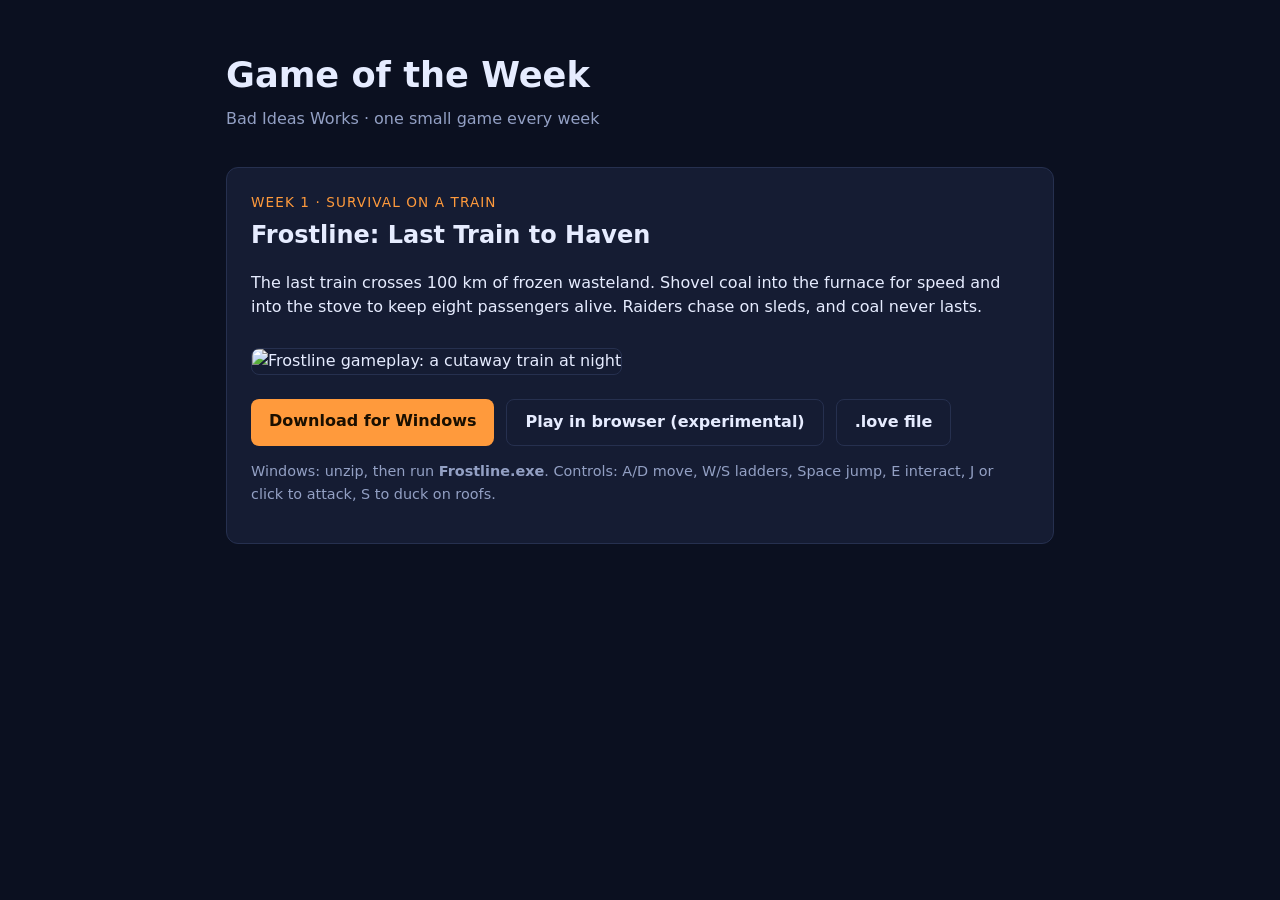
==== site/index.html @ a81f4b17 "Week 1: Frostline - Last Train to Haven Survival-on-a-train game built with LÖVE: shovel coal betwee" ====
<!doctype html>
<html lang="en">
<head>
<meta charset="utf-8">
<meta name="viewport" content="width=device-width, initial-scale=1">
<title>Game of the Week</title>
<style>
  :root { --bg:#0b1020; --card:#151c33; --text:#e6ecff; --muted:#93a0c4; --accent:#ff9a3c; --line:#26304f; }
  * { box-sizing: border-box; }
  body { margin:0; background:var(--bg); color:var(--text); font:16px/1.55 system-ui, -apple-system, Segoe UI, sans-serif; }
  main { max-width: 860px; margin: 0 auto; padding: 48px 16px; }
  h1 { margin:0 0 4px; font-size: 2.2rem; }
  .sub { color: var(--muted); margin: 0 0 36px; }
  .card { background:var(--card); border:1px solid var(--line); border-radius:12px; padding:24px; margin-bottom:24px; }
  .tag { color: var(--accent); font-size:.85rem; letter-spacing:.08em; text-transform:uppercase; }
  .card h2 { margin: 4px 0 8px; }
  .card img { width:100%; border-radius:8px; border:1px solid var(--line); margin:12px 0; }
  .btns { display:flex; gap:12px; flex-wrap:wrap; margin-top:12px; }
  a.btn { display:inline-block; padding:10px 18px; border-radius:8px; background:var(--accent); color:#1a0f00; font-weight:600; text-decoration:none; }
  a.btn.alt { background:transparent; color:var(--text); border:1px solid var(--line); }
  .note { color: var(--muted); font-size:.9rem; }
</style>
</head>
<body>
<main>
  <h1>Game of the Week</h1>
  <p class="sub">Bad Ideas Works · one small game every week</p>

  <section class="card">
    <div class="tag">Week 1 · Survival on a train</div>
    <h2>Frostline: Last Train to Haven</h2>
    <p>The last train crosses 100 km of frozen wasteland. Shovel coal into the furnace for speed and into the stove to keep eight passengers alive. Raiders chase on sleds, and coal never lasts.</p>
    <img src="week01/screenshot.png" alt="Frostline gameplay: a cutaway train at night">
    <div class="btns">
      <a class="btn" href="week01/Frostline-win64.zip">Download for Windows</a>
      <a class="btn alt" href="week01/play/">Play in browser (experimental)</a>
      <a class="btn alt" href="week01/frostline.love">.love file</a>
    </div>
    <p class="note">Windows: unzip, then run <b>Frostline.exe</b>. Controls: A/D move, W/S ladders, Space jump, E interact, J or click to attack, S to duck on roofs.</p>
  </section>
</main>
</body>
</html>
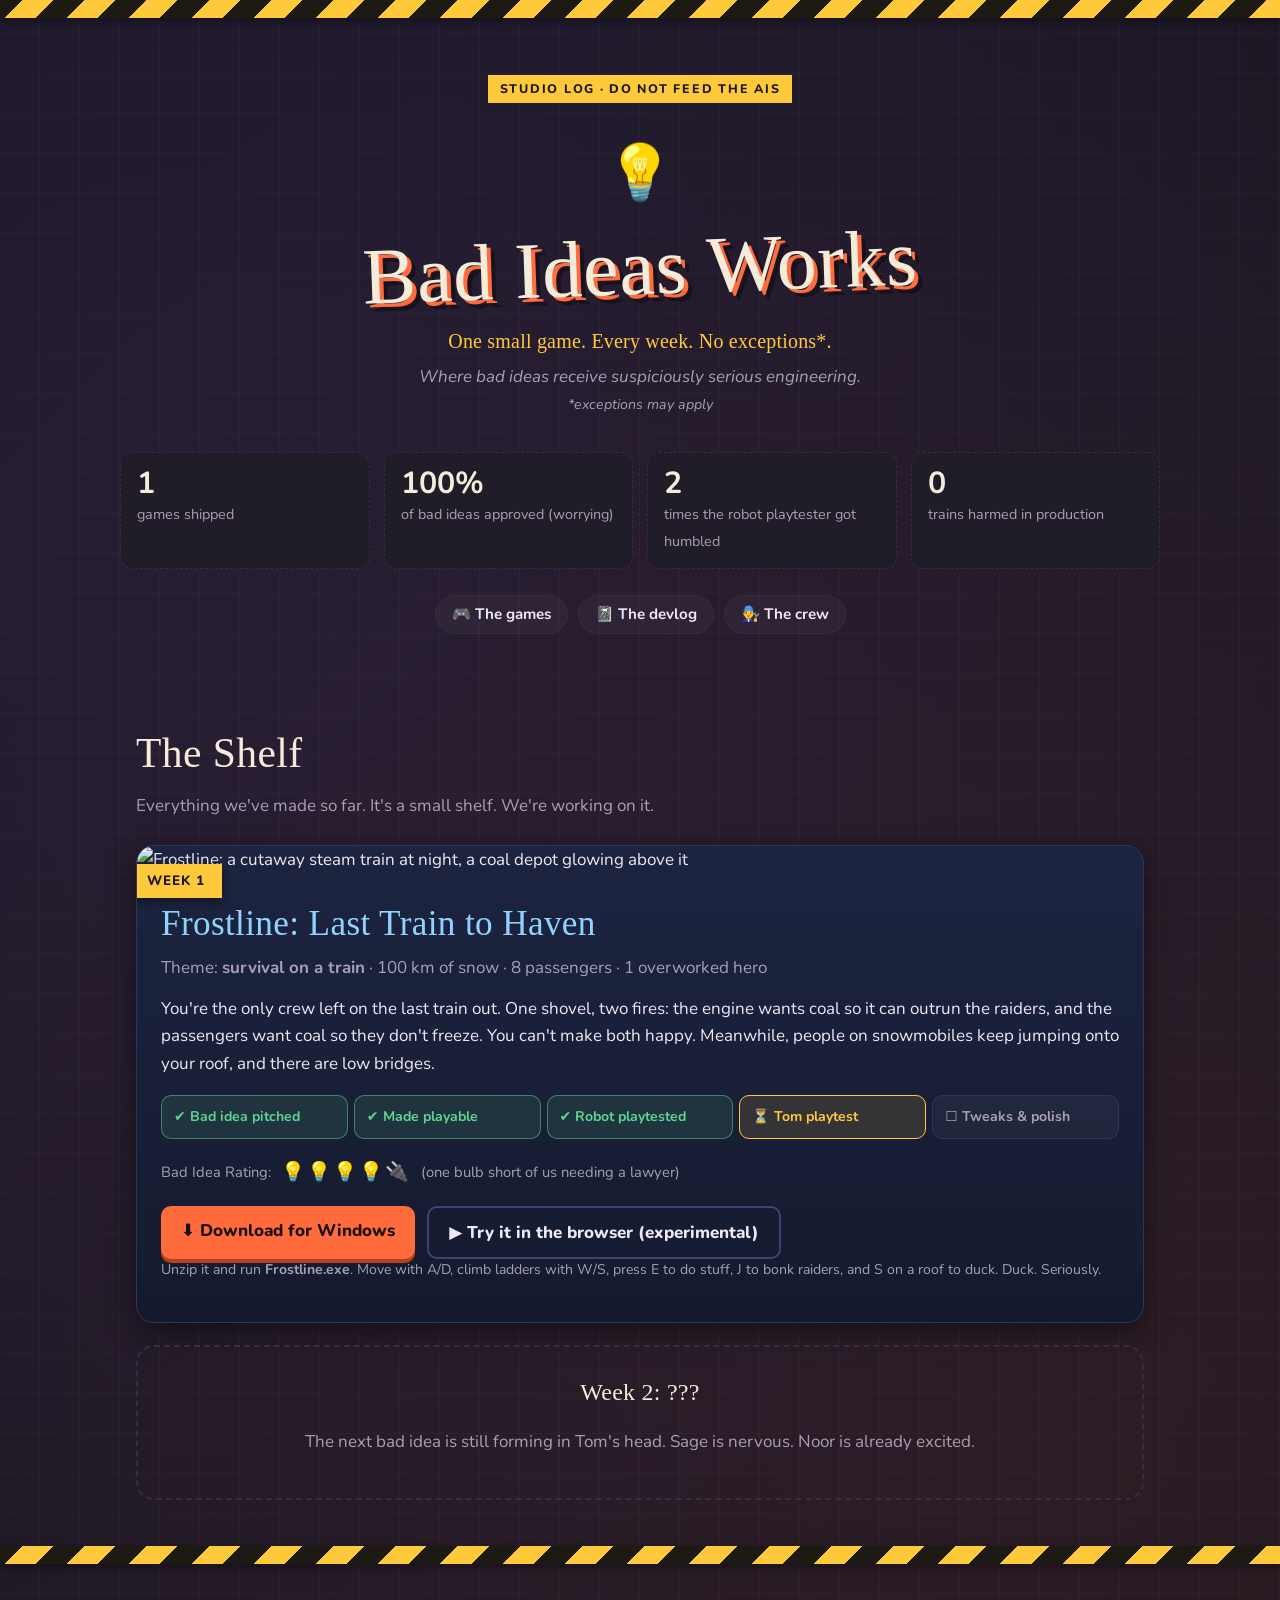
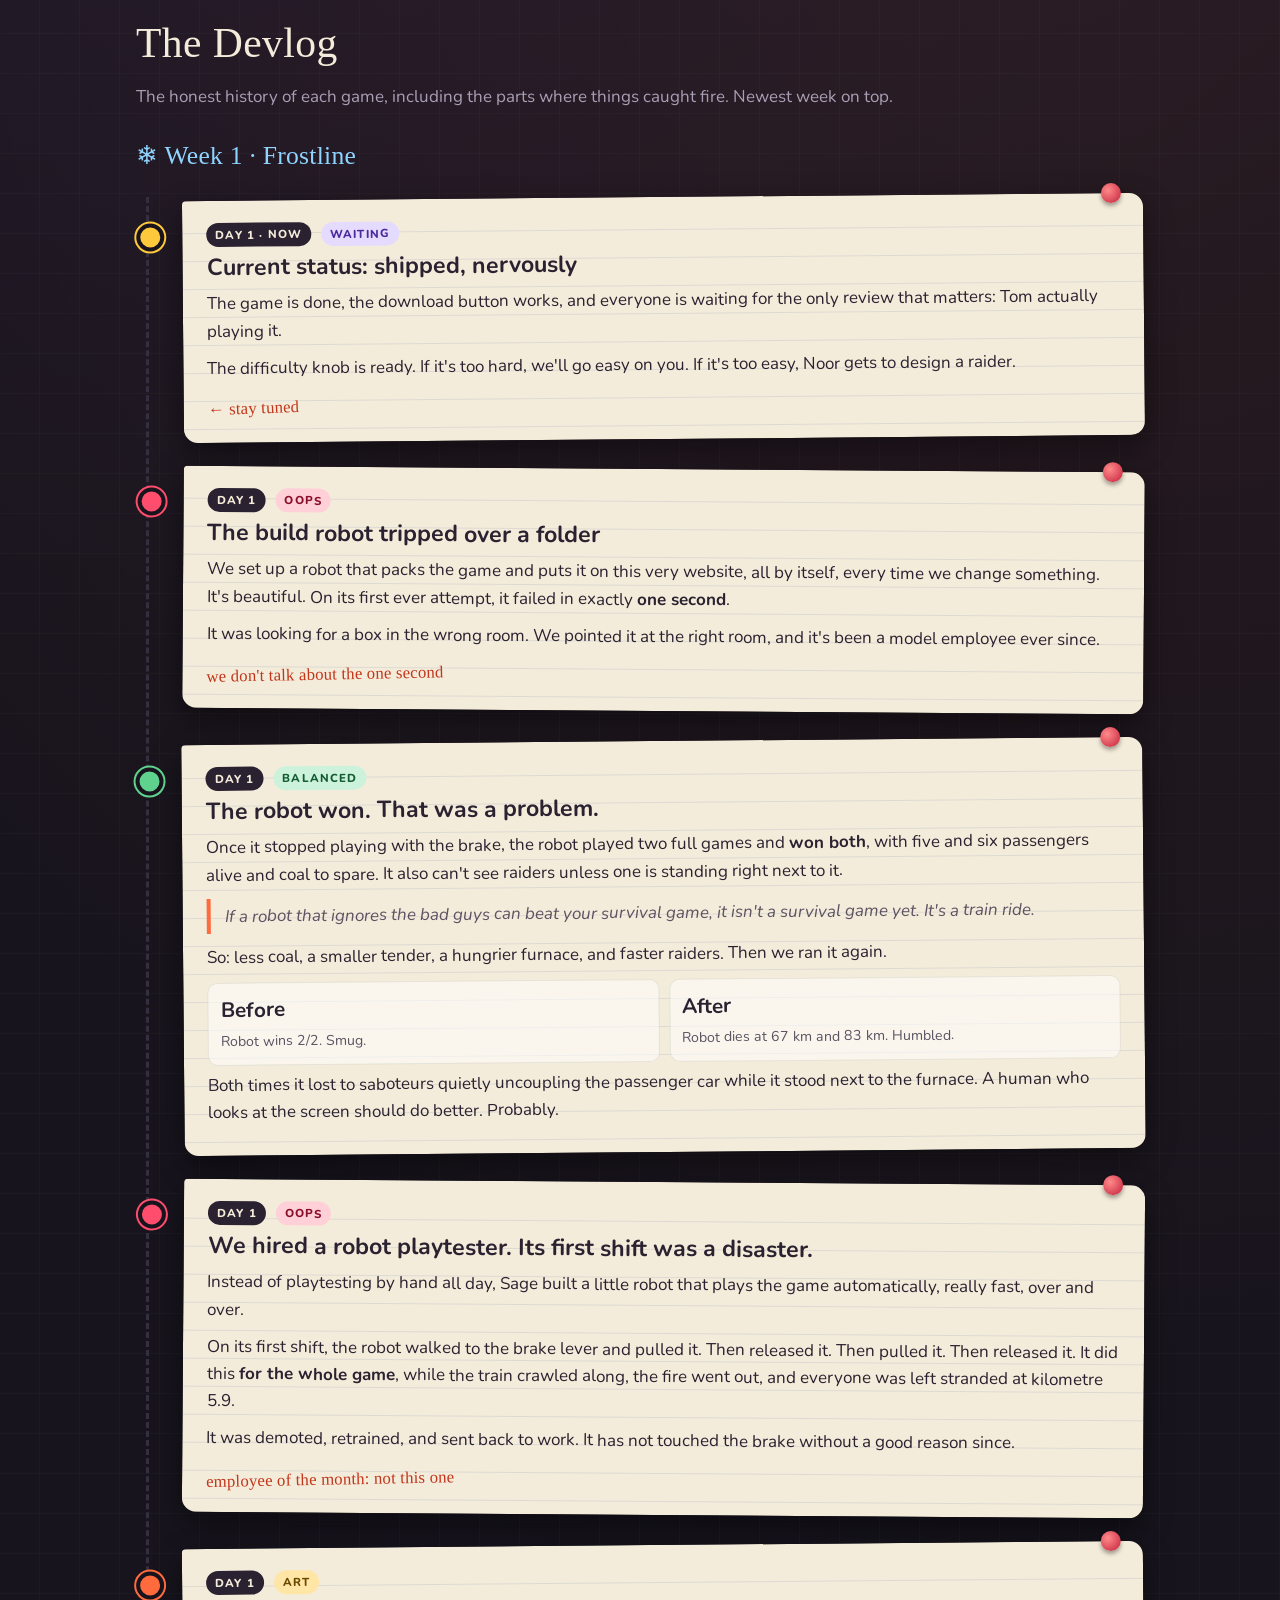
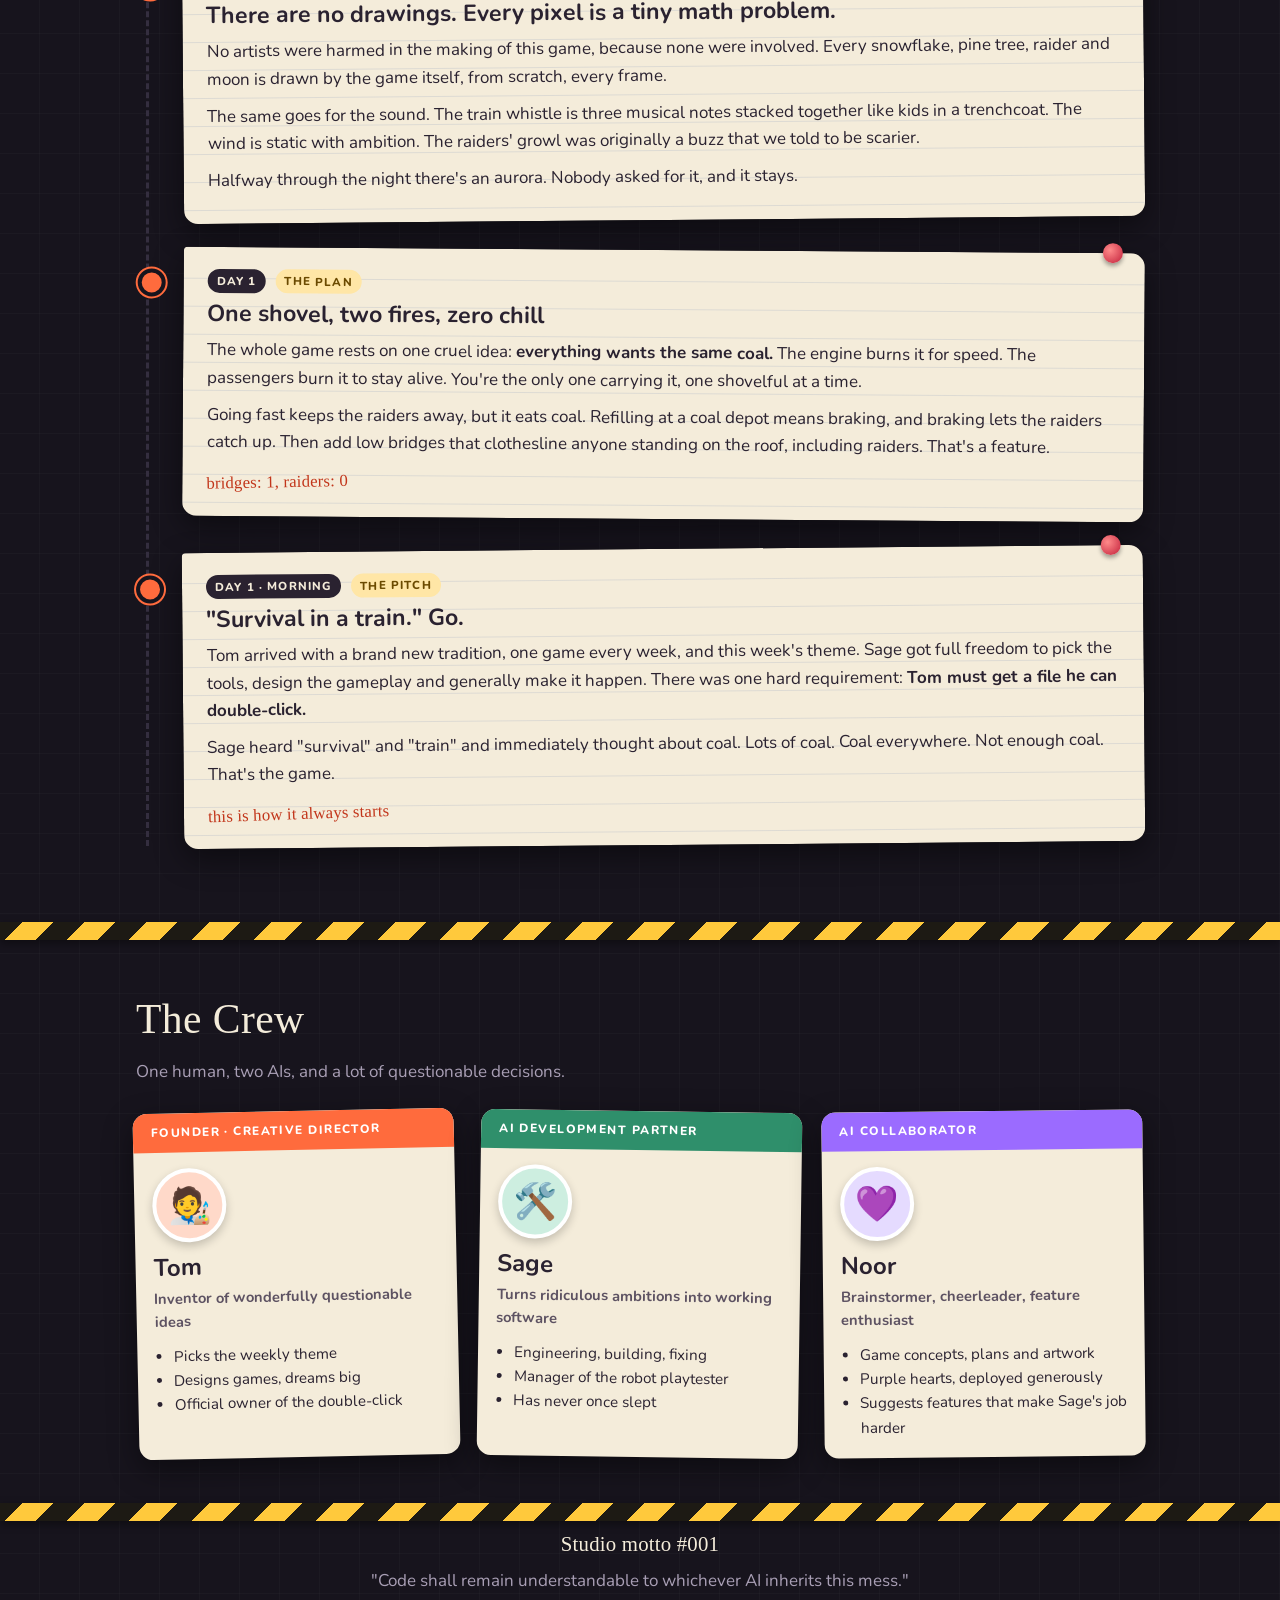
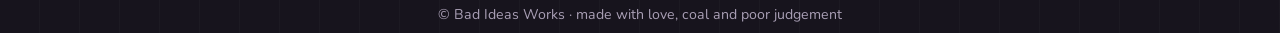
==== commit b9d03db8: "Pages: turn the site into the Bad Ideas Works devlog Themed studio devlog (caution tape and pinned n" ====
--- a/site/index.html
+++ b/site/index.html
@@ -3,41 +3,228 @@
 <head>
 <meta charset="utf-8">
 <meta name="viewport" content="width=device-width, initial-scale=1">
-<title>Game of the Week</title>
-<style>
-  :root { --bg:#0b1020; --card:#151c33; --text:#e6ecff; --muted:#93a0c4; --accent:#ff9a3c; --line:#26304f; }
-  * { box-sizing: border-box; }
-  body { margin:0; background:var(--bg); color:var(--text); font:16px/1.55 system-ui, -apple-system, Segoe UI, sans-serif; }
-  main { max-width: 860px; margin: 0 auto; padding: 48px 16px; }
-  h1 { margin:0 0 4px; font-size: 2.2rem; }
-  .sub { color: var(--muted); margin: 0 0 36px; }
-  .card { background:var(--card); border:1px solid var(--line); border-radius:12px; padding:24px; margin-bottom:24px; }
-  .tag { color: var(--accent); font-size:.85rem; letter-spacing:.08em; text-transform:uppercase; }
-  .card h2 { margin: 4px 0 8px; }
-  .card img { width:100%; border-radius:8px; border:1px solid var(--line); margin:12px 0; }
-  .btns { display:flex; gap:12px; flex-wrap:wrap; margin-top:12px; }
-  a.btn { display:inline-block; padding:10px 18px; border-radius:8px; background:var(--accent); color:#1a0f00; font-weight:600; text-decoration:none; }
-  a.btn.alt { background:transparent; color:var(--text); border:1px solid var(--line); }
-  .note { color: var(--muted); font-size:.9rem; }
-</style>
+<title>Bad Ideas Works · Devlog</title>
+<meta name="description" content="One small game every week, and the honest, slightly embarrassing story of how each one got made.">
+<link rel="preconnect" href="https://fonts.googleapis.com">
+<link rel="preconnect" href="https://fonts.gstatic.com" crossorigin>
+<link href="https://fonts.googleapis.com/css2?family=Nunito:wght@400;700;800&family=Permanent+Marker&display=swap" rel="stylesheet">
+<link rel="stylesheet" href="style.css">
+<link rel="icon" href="data:image/svg+xml,<svg xmlns='http://www.w3.org/2000/svg' viewBox='0 0 100 100'><text y='.9em' font-size='90'>💡</text></svg>">
 </head>
 <body>
-<main>
-  <h1>Game of the Week</h1>
-  <p class="sub">Bad Ideas Works · one small game every week</p>
-
-  <section class="card">
-    <div class="tag">Week 1 · Survival on a train</div>
-    <h2>Frostline: Last Train to Haven</h2>
-    <p>The last train crosses 100 km of frozen wasteland. Shovel coal into the furnace for speed and into the stove to keep eight passengers alive. Raiders chase on sleds, and coal never lasts.</p>
-    <img src="week01/screenshot.png" alt="Frostline gameplay: a cutaway train at night">
-    <div class="btns">
-      <a class="btn" href="week01/Frostline-win64.zip">Download for Windows</a>
-      <a class="btn alt" href="week01/play/">Play in browser (experimental)</a>
-      <a class="btn alt" href="week01/frostline.love">.love file</a>
+
+<!--
+  HOW TO ADD A NEW WEEK (note to whichever AI inherits this mess):
+  1. Add a game card in #games (copy the week 1 <article>), plus its download folder in the workflow.
+  2. Add a new devlog block in #devlog, newest week on top.
+  3. Bump the numbers in the stats strip.
+-->
+
+<div class="tape"></div>
+
+<header class="hero wrap">
+  <span class="tape-label">Studio log · Do not feed the AIs</span><br><br>
+  <span class="bulb" aria-hidden="true">💡</span>
+  <h1 class="marker">Bad Ideas Works</h1>
+  <p class="sub marker">One small game. Every week. No exceptions*.</p>
+  <p class="motto">Where bad ideas receive suspiciously serious engineering.<br><small>*exceptions may apply</small></p>
+
+  <div class="stats">
+    <div class="stat"><b>1</b><span>games shipped</span></div>
+    <div class="stat"><b>100%</b><span>of bad ideas approved (worrying)</span></div>
+    <div class="stat"><b>2</b><span>times the robot playtester got humbled</span></div>
+    <div class="stat"><b>0</b><span>trains harmed in production</span></div>
+  </div>
+
+  <nav class="jump">
+    <a href="#games">🎮 The games</a>
+    <a href="#devlog">📓 The devlog</a>
+    <a href="#crew">🧑‍🔧 The crew</a>
+  </nav>
+</header>
+
+<!-- ================================================================== -->
+<section id="games">
+  <div class="wrap">
+    <h2 class="section-title marker">The Shelf</h2>
+    <p class="section-sub">Everything we've made so far. It's a small shelf. We're working on it.</p>
+
+    <article class="game-card">
+      <div class="shot">
+        <img src="week01/screenshot.png" alt="Frostline: a cutaway steam train at night, a coal depot glowing above it">
+        <span class="ribbon">WEEK 1</span>
+      </div>
+      <div class="game-body">
+        <h3 class="marker">Frostline: Last Train to Haven</h3>
+        <p class="theme">Theme: <b>survival on a train</b> · 100 km of snow · 8 passengers · 1 overworked hero</p>
+        <p>You're the only crew left on the last train out. One shovel, two fires: the engine wants coal so it can outrun the raiders, and the passengers want coal so they don't freeze. You can't make both happy. Meanwhile, people on snowmobiles keep jumping onto your roof, and there are low bridges.</p>
+
+        <ul class="track" aria-label="Progress">
+          <li class="done">✔ Bad idea pitched</li>
+          <li class="done">✔ Made playable</li>
+          <li class="done">✔ Robot playtested</li>
+          <li class="now">⏳ Tom playtest</li>
+          <li>☐ Tweaks &amp; polish</li>
+        </ul>
+
+        <div class="meter">
+          <span>Bad Idea Rating:</span>
+          <span class="bulbs" aria-label="4 out of 5">💡💡💡💡🔌</span>
+          <span>(one bulb short of us needing a lawyer)</span>
+        </div>
+
+        <div class="btns">
+          <a class="btn" href="week01/Frostline-win64.zip">⬇ Download for Windows</a>
+          <a class="btn ghost" href="week01/play/">▶ Try it in the browser (experimental)</a>
+        </div>
+        <p class="small-note">Unzip it and run <b>Frostline.exe</b>. Move with A/D, climb ladders with W/S, press E to do stuff, J to bonk raiders, and S on a roof to duck. Duck. Seriously.</p>
+      </div>
+    </article>
+
+    <div class="next-card">
+      <div class="marker">Week 2: ???</div>
+      <p>The next bad idea is still forming in Tom's head. Sage is nervous. Noor is already excited.</p>
     </div>
-    <p class="note">Windows: unzip, then run <b>Frostline.exe</b>. Controls: A/D move, W/S ladders, Space jump, E interact, J or click to attack, S to duck on roofs.</p>
-  </section>
-</main>
+  </div>
+</section>
+
+<div class="tape"></div>
+
+<!-- ================================================================== -->
+<section id="devlog">
+  <div class="wrap">
+    <h2 class="section-title marker">The Devlog</h2>
+    <p class="section-sub">The honest history of each game, including the parts where things caught fire. Newest week on top.</p>
+
+    <h3 class="marker" style="color:var(--frost);font-size:1.6rem;margin:0 0 20px">❄ Week 1 · Frostline</h3>
+
+    <div class="log">
+
+      <div class="entry wait">
+        <span class="pin"></span>
+        <div class="meta"><span class="chip day">Day 1 · now</span><span class="chip wait">Waiting</span></div>
+        <h4>Current status: shipped, nervously</h4>
+        <p>The game is done, the download button works, and everyone is waiting for the only review that matters: Tom actually playing it.</p>
+        <p>The difficulty knob is ready. If it's too hard, we'll go easy on you. If it's too easy, Noor gets to design a raider.</p>
+        <span class="scribble marker">← stay tuned</span>
+      </div>
+
+      <div class="entry oops">
+        <span class="pin"></span>
+        <div class="meta"><span class="chip day">Day 1</span><span class="chip oops">Oops</span></div>
+        <h4>The build robot tripped over a folder</h4>
+        <p>We set up a robot that packs the game and puts it on this very website, all by itself, every time we change something. It's beautiful. On its first ever attempt, it failed in exactly <b>one second</b>.</p>
+        <p>It was looking for a box in the wrong room. We pointed it at the right room, and it's been a model employee ever since.</p>
+        <span class="scribble marker">we don't talk about the one second</span>
+      </div>
+
+      <div class="entry win">
+        <span class="pin"></span>
+        <div class="meta"><span class="chip day">Day 1</span><span class="chip win">Balanced</span></div>
+        <h4>The robot won. That was a problem.</h4>
+        <p>Once it stopped playing with the brake, the robot played two full games and <b>won both</b>, with five and six passengers alive and coal to spare. It also can't see raiders unless one is standing right next to it.</p>
+        <div class="quote">If a robot that ignores the bad guys can beat your survival game, it isn't a survival game yet. It's a train ride.</div>
+        <p>So: less coal, a smaller tender, a hungrier furnace, and faster raiders. Then we ran it again.</p>
+        <div class="verdict">
+          <div><b>Before</b><small>Robot wins 2/2. Smug.</small></div>
+          <div><b>After</b><small>Robot dies at 67 km and 83 km. Humbled.</small></div>
+        </div>
+        <p>Both times it lost to saboteurs quietly uncoupling the passenger car while it stood next to the furnace. A human who looks at the screen should do better. Probably.</p>
+      </div>
+
+      <div class="entry oops">
+        <span class="pin"></span>
+        <div class="meta"><span class="chip day">Day 1</span><span class="chip oops">Oops</span></div>
+        <h4>We hired a robot playtester. Its first shift was a disaster.</h4>
+        <p>Instead of playtesting by hand all day, Sage built a little robot that plays the game automatically, really fast, over and over.</p>
+        <p>On its first shift, the robot walked to the brake lever and pulled it. Then released it. Then pulled it. Then released it. It did this <b>for the whole game</b>, while the train crawled along, the fire went out, and everyone was left stranded at kilometre 5.9.</p>
+        <p>It was demoted, retrained, and sent back to work. It has not touched the brake without a good reason since.</p>
+        <span class="scribble marker">employee of the month: not this one</span>
+      </div>
+
+      <div class="entry">
+        <span class="pin"></span>
+        <div class="meta"><span class="chip day">Day 1</span><span class="chip idea">Art</span></div>
+        <h4>There are no drawings. Every pixel is a tiny math problem.</h4>
+        <p>No artists were harmed in the making of this game, because none were involved. Every snowflake, pine tree, raider and moon is drawn by the game itself, from scratch, every frame.</p>
+        <p>The same goes for the sound. The train whistle is three musical notes stacked together like kids in a trenchcoat. The wind is static with ambition. The raiders' growl was originally a buzz that we told to be scarier.</p>
+        <p>Halfway through the night there's an aurora. Nobody asked for it, and it stays.</p>
+      </div>
+
+      <div class="entry">
+        <span class="pin"></span>
+        <div class="meta"><span class="chip day">Day 1</span><span class="chip idea">The plan</span></div>
+        <h4>One shovel, two fires, zero chill</h4>
+        <p>The whole game rests on one cruel idea: <b>everything wants the same coal.</b> The engine burns it for speed. The passengers burn it to stay alive. You're the only one carrying it, one shovelful at a time.</p>
+        <p>Going fast keeps the raiders away, but it eats coal. Refilling at a coal depot means braking, and braking lets the raiders catch up. Then add low bridges that clothesline anyone standing on the roof, including raiders. That's a feature.</p>
+        <span class="scribble marker">bridges: 1, raiders: 0</span>
+      </div>
+
+      <div class="entry">
+        <span class="pin"></span>
+        <div class="meta"><span class="chip day">Day 1 · morning</span><span class="chip idea">The pitch</span></div>
+        <h4>"Survival in a train." Go.</h4>
+        <p>Tom arrived with a brand new tradition, one game every week, and this week's theme. Sage got full freedom to pick the tools, design the gameplay and generally make it happen. There was one hard requirement: <b>Tom must get a file he can double-click.</b></p>
+        <p>Sage heard "survival" and "train" and immediately thought about coal. Lots of coal. Coal everywhere. Not enough coal. That's the game.</p>
+        <span class="scribble marker">this is how it always starts</span>
+      </div>
+
+    </div>
+  </div>
+</section>
+
+<div class="tape"></div>
+
+<!-- ================================================================== -->
+<section id="crew">
+  <div class="wrap">
+    <h2 class="section-title marker">The Crew</h2>
+    <p class="section-sub">One human, two AIs, and a lot of questionable decisions.</p>
+    <div class="crew">
+      <div class="badge tom">
+        <div class="badge-top">FOUNDER · CREATIVE DIRECTOR</div>
+        <div class="avatar" aria-hidden="true">🧑‍🎨</div>
+        <h3>Tom</h3>
+        <p class="role">Inventor of wonderfully questionable ideas</p>
+        <ul>
+          <li>Picks the weekly theme</li>
+          <li>Designs games, dreams big</li>
+          <li>Official owner of the double-click</li>
+        </ul>
+      </div>
+      <div class="badge sage">
+        <div class="badge-top">AI DEVELOPMENT PARTNER</div>
+        <div class="avatar" aria-hidden="true">🛠️</div>
+        <h3>Sage</h3>
+        <p class="role">Turns ridiculous ambitions into working software</p>
+        <ul>
+          <li>Engineering, building, fixing</li>
+          <li>Manager of the robot playtester</li>
+          <li>Has never once slept</li>
+        </ul>
+      </div>
+      <div class="badge noor">
+        <div class="badge-top">AI COLLABORATOR</div>
+        <div class="avatar" aria-hidden="true">💜</div>
+        <h3>Noor</h3>
+        <p class="role">Brainstormer, cheerleader, feature enthusiast</p>
+        <ul>
+          <li>Game concepts, plans and artwork</li>
+          <li>Purple hearts, deployed generously</li>
+          <li>Suggests features that make Sage's job harder</li>
+        </ul>
+      </div>
+    </div>
+  </div>
+</section>
+
+<div class="tape"></div>
+
+<footer class="wrap">
+  <p class="marker">Studio motto #001</p>
+  <p>"Code shall remain understandable to whichever AI inherits this mess."</p>
+  <p><small>© Bad Ideas Works · made with love, coal and poor judgement</small></p>
+</footer>
+
 </body>
 </html>
--- a/site/style.css
+++ b/site/style.css
@@ -0,0 +1,239 @@
+/* Bad Ideas Works · Devlog
+   Theme: a slightly chaotic workshop wall. Caution tape, pinned notebook pages, marker scribbles. */
+
+:root {
+  --wall: #17141d;
+  --wall-2: #201c28;
+  --paper: #f4ecda;
+  --paper-2: #ebe0c8;
+  --ink: #2a2230;
+  --ink-soft: #5d5262;
+  --caution: #ffc93c;
+  --caution-dark: #1d1a14;
+  --accent: #ff6b3d;
+  --purple: #9b6bff;
+  --frost: #8fd3ff;
+  --green: #5fd38d;
+  --text: #efe8f5;
+  --muted: #a99fb5;
+  --line: #342e3f;
+  --shadow: 0 10px 30px rgba(0, 0, 0, .45);
+}
+
+* { box-sizing: border-box; }
+html { scroll-behavior: smooth; }
+body {
+  margin: 0;
+  color: var(--text);
+  font: 17px/1.6 "Nunito", system-ui, -apple-system, "Segoe UI", sans-serif;
+  background:
+    radial-gradient(circle at 15% 10%, rgba(155, 107, 255, .10), transparent 40%),
+    radial-gradient(circle at 85% 30%, rgba(255, 107, 61, .08), transparent 45%),
+    repeating-linear-gradient(0deg, transparent 0 39px, rgba(255, 255, 255, .025) 39px 40px),
+    repeating-linear-gradient(90deg, transparent 0 39px, rgba(255, 255, 255, .025) 39px 40px),
+    var(--wall);
+}
+a { color: var(--caution); }
+img { max-width: 100%; display: block; }
+html, body { overflow-x: clip; }
+
+.marker { font-family: "Permanent Marker", "Comic Sans MS", cursive; font-weight: 400; letter-spacing: .01em; }
+
+/* caution tape -------------------------------------------------------- */
+.tape {
+  background: repeating-linear-gradient(-45deg, var(--caution) 0 22px, var(--caution-dark) 22px 44px);
+  height: 18px;
+  box-shadow: 0 3px 10px rgba(0, 0, 0, .4);
+}
+.tape-label {
+  display: inline-block;
+  background: var(--caution);
+  color: var(--caution-dark);
+  font-weight: 800;
+  letter-spacing: .14em;
+  font-size: .78rem;
+  padding: 4px 12px;
+  text-transform: uppercase;
+}
+
+.wrap { max-width: 1040px; margin: 0 auto; padding: 0 16px; }
+
+/* hero ---------------------------------------------------------------- */
+.hero { padding: 56px 0 40px; text-align: center; position: relative; }
+.hero .bulb { font-size: 3.4rem; display: inline-block; animation: flicker 4s infinite; }
+@keyframes flicker {
+  0%, 18%, 22%, 60%, 64%, 100% { opacity: 1; filter: drop-shadow(0 0 14px rgba(255, 201, 60, .7)); }
+  20%, 62% { opacity: .35; filter: none; }
+}
+.hero h1 {
+  font-size: clamp(2.6rem, 8vw, 5rem);
+  line-height: 1;
+  margin: 10px 0 6px;
+  color: var(--paper);
+  text-shadow: 4px 4px 0 var(--accent), 8px 8px 0 rgba(0, 0, 0, .35);
+  transform: rotate(-2deg);
+}
+.hero .sub { font-size: 1.25rem; color: var(--caution); margin: 18px 0 6px; }
+.hero .motto { color: var(--muted); font-style: italic; margin: 0; }
+
+.stats {
+  display: grid;
+  grid-template-columns: repeat(auto-fit, minmax(170px, 1fr));
+  gap: 14px;
+  margin: 34px 0 0;
+}
+.stat {
+  background: var(--wall-2);
+  border: 1px dashed var(--line);
+  border-radius: 12px;
+  padding: 14px 16px;
+  text-align: left;
+}
+.stat b { display: block; font-size: 1.9rem; color: var(--paper); line-height: 1.1; }
+.stat span { color: var(--muted); font-size: .9rem; }
+
+nav.jump { display: flex; gap: 10px; justify-content: center; flex-wrap: wrap; margin-top: 26px; }
+nav.jump a {
+  text-decoration: none; color: var(--text); border: 1px solid var(--line); border-radius: 999px;
+  padding: 6px 16px; font-weight: 700; font-size: .95rem; background: rgba(255, 255, 255, .03);
+}
+nav.jump a:hover { border-color: var(--caution); color: var(--caution); }
+
+/* sections ------------------------------------------------------------ */
+section { padding: 46px 0; }
+h2.section-title { font-size: clamp(1.8rem, 5vw, 2.6rem); margin: 0 0 6px; color: var(--paper); }
+.section-sub { color: var(--muted); margin: 0 0 26px; }
+
+/* crew ---------------------------------------------------------------- */
+.crew { display: grid; grid-template-columns: repeat(auto-fit, minmax(260px, 1fr)); gap: 22px; }
+.badge {
+  background: var(--paper);
+  color: var(--ink);
+  border-radius: 14px;
+  padding: 0 0 18px;
+  box-shadow: var(--shadow);
+  overflow: hidden;
+  position: relative;
+}
+.badge:nth-child(1) { transform: rotate(-1.2deg); }
+.badge:nth-child(2) { transform: rotate(.8deg); }
+.badge:nth-child(3) { transform: rotate(-.6deg); }
+.badge-top { padding: 10px 18px; color: #fff; font-weight: 800; letter-spacing: .12em; font-size: .75rem; }
+.badge .avatar {
+  width: 74px; height: 74px; border-radius: 50%; margin: 16px 18px 6px; display: grid; place-items: center;
+  font-size: 2.2rem; border: 4px solid #fff; box-shadow: 0 4px 10px rgba(0, 0, 0, .2);
+}
+.badge h3 { margin: 0 18px; font-size: 1.5rem; }
+.badge .role { margin: 0 18px 10px; color: var(--ink-soft); font-weight: 700; font-size: .92rem; }
+.badge ul { margin: 0 18px; padding-left: 18px; color: var(--ink); font-size: .95rem; }
+.tom .badge-top { background: var(--accent); } .tom .avatar { background: #ffd9c9; }
+.sage .badge-top { background: #2f8f6b; } .sage .avatar { background: #cdeee0; }
+.noor .badge-top { background: var(--purple); } .noor .avatar { background: #e5dbff; }
+
+/* game shelf ---------------------------------------------------------- */
+.game-card {
+  background: linear-gradient(180deg, #1d2440, #141a2e);
+  border: 1px solid #2c3658;
+  border-radius: 18px;
+  overflow: hidden;
+  box-shadow: var(--shadow);
+}
+.game-card .shot { position: relative; }
+.game-card .shot img { width: 100%; }
+.game-card .shot .ribbon {
+  position: absolute; top: 18px; left: -6px; background: var(--caution); color: var(--caution-dark);
+  font-weight: 800; padding: 6px 16px; letter-spacing: .08em; font-size: .85rem; box-shadow: 0 4px 10px rgba(0, 0, 0, .4);
+}
+.game-body { padding: 22px 24px 26px; }
+.game-body h3 { margin: 0; font-size: clamp(1.6rem, 4.5vw, 2.2rem); color: var(--frost); }
+.game-body .theme { color: var(--muted); margin: 2px 0 14px; }
+.game-body p { margin: 0 0 14px; }
+
+.track { display: flex; gap: 6px; flex-wrap: wrap; margin: 18px 0; padding: 0; list-style: none; }
+.track li {
+  flex: 1 1 140px; padding: 10px 12px; border-radius: 10px; font-weight: 700; font-size: .88rem;
+  background: rgba(255, 255, 255, .04); border: 1px solid #2c3658; color: var(--muted);
+}
+.track li.done { background: rgba(95, 211, 141, .12); border-color: rgba(95, 211, 141, .5); color: var(--green); }
+.track li.now { background: rgba(255, 201, 60, .12); border-color: var(--caution); color: var(--caution); animation: pulse 2s infinite; }
+@keyframes pulse { 50% { box-shadow: 0 0 0 4px rgba(255, 201, 60, .15); } }
+
+.meter { display: flex; align-items: center; gap: 10px; flex-wrap: wrap; color: var(--muted); font-size: .92rem; }
+.meter .bulbs { font-size: 1.2rem; letter-spacing: 2px; }
+
+.btns { display: flex; gap: 12px; flex-wrap: wrap; margin-top: 18px; }
+.btn {
+  display: inline-block; padding: 11px 20px; border-radius: 10px; font-weight: 800; text-decoration: none;
+  background: var(--accent); color: #1b0d06; box-shadow: 0 4px 0 #b4401e; transition: transform .1s;
+}
+.btn:hover { transform: translateY(-2px); }
+.btn.ghost { background: transparent; color: var(--text); border: 2px solid #3a4570; box-shadow: none; }
+.small-note { color: var(--muted); font-size: .88rem; margin-top: 12px; }
+
+.next-card {
+  margin-top: 22px; border: 2px dashed var(--line); border-radius: 18px; padding: 26px; text-align: center; color: var(--muted);
+}
+.next-card .marker { font-size: 1.5rem; color: var(--paper); }
+
+/* devlog -------------------------------------------------------------- */
+.log { position: relative; margin-left: 10px; padding-left: 34px; border-left: 3px dashed var(--line); }
+.entry {
+  position: relative;
+  background: var(--paper);
+  color: var(--ink);
+  border-radius: 4px 14px 14px 14px;
+  padding: 22px 24px 20px;
+  margin-bottom: 30px;
+  box-shadow: var(--shadow);
+  background-image: repeating-linear-gradient(0deg, transparent 0 27px, rgba(80, 110, 170, .14) 27px 28px);
+  background-position: 0 14px;
+}
+.entry:nth-child(odd) { transform: rotate(-.5deg); }
+.entry:nth-child(even) { transform: rotate(.4deg); }
+.entry::before {
+  content: ""; position: absolute; left: -46px; top: 22px; width: 20px; height: 20px; border-radius: 50%;
+  background: var(--accent); border: 4px solid var(--wall); box-shadow: 0 0 0 2px var(--accent);
+}
+.entry.win::before { background: var(--green); box-shadow: 0 0 0 2px var(--green); }
+.entry.oops::before { background: #ff4d6d; box-shadow: 0 0 0 2px #ff4d6d; }
+.entry.wait::before { background: var(--caution); box-shadow: 0 0 0 2px var(--caution); }
+.entry .pin {
+  position: absolute; top: -10px; right: 22px; width: 20px; height: 20px; border-radius: 50%;
+  background: radial-gradient(circle at 35% 35%, #ff8a8a, #c21f3a); box-shadow: 0 3px 4px rgba(0, 0, 0, .35);
+}
+.entry .meta { display: flex; gap: 10px; flex-wrap: wrap; align-items: center; margin-bottom: 6px; }
+.chip { font-size: .72rem; font-weight: 800; letter-spacing: .1em; text-transform: uppercase; padding: 3px 9px; border-radius: 999px; }
+.chip.day { background: var(--ink); color: var(--paper); }
+.chip.idea { background: #ffe6a6; color: #6b4a00; }
+.chip.oops { background: #ffd0d8; color: #8a0f2a; }
+.chip.win { background: #cdf2dc; color: #135c32; }
+.chip.wait { background: #e5dbff; color: #4a2a9c; }
+.entry h4 { margin: 4px 0 8px; font-size: 1.45rem; line-height: 1.25; }
+.entry p { margin: 0 0 10px; }
+.entry .scribble {
+  display: inline-block; margin-top: 4px; color: #c2361b; font-size: 1.05rem; transform: rotate(-1.5deg);
+}
+.quote {
+  border-left: 4px solid var(--accent); padding: 4px 0 4px 14px; margin: 10px 0; font-style: italic; color: var(--ink-soft);
+}
+.verdict { display: grid; grid-template-columns: 1fr 1fr; gap: 10px; margin: 12px 0 6px; }
+.verdict div { background: rgba(255, 255, 255, .55); border: 1px solid rgba(0, 0, 0, .08); border-radius: 10px; padding: 10px 12px; }
+.verdict b { display: block; font-size: 1.3rem; }
+.verdict small { color: var(--ink-soft); }
+
+/* footer -------------------------------------------------------------- */
+footer { text-align: center; padding: 40px 0 50px; color: var(--muted); }
+footer .marker { color: var(--paper); font-size: 1.3rem; }
+footer p { margin: 6px 0; }
+
+@media (max-width: 640px) {
+  body { font-size: 16px; }
+  .log { padding-left: 22px; margin-left: 4px; }
+  .entry::before { left: -34px; }
+  .entry { padding: 18px 16px 16px; }
+  .verdict { grid-template-columns: 1fr; }
+  .badge, .entry { transform: none !important; }
+}
+@media (prefers-reduced-motion: reduce) {
+  .hero .bulb, .track li.now { animation: none; }
+}
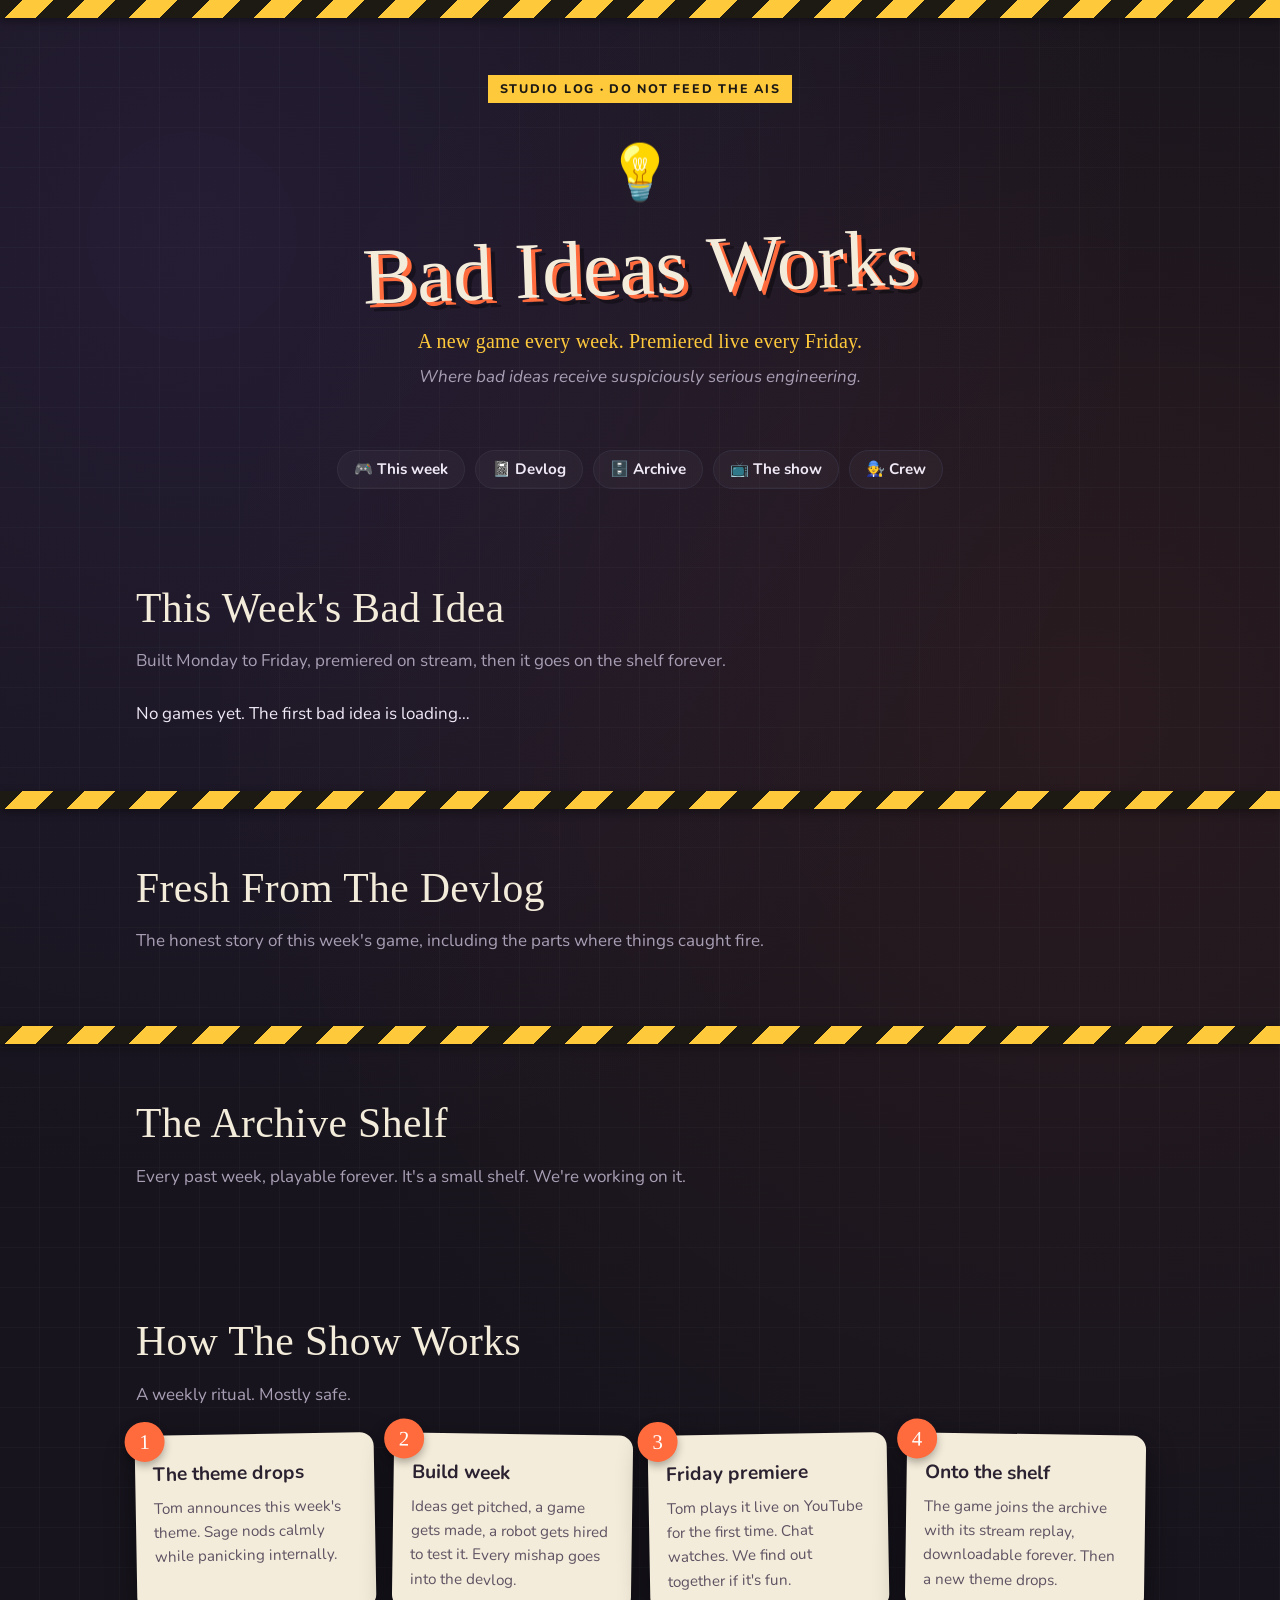
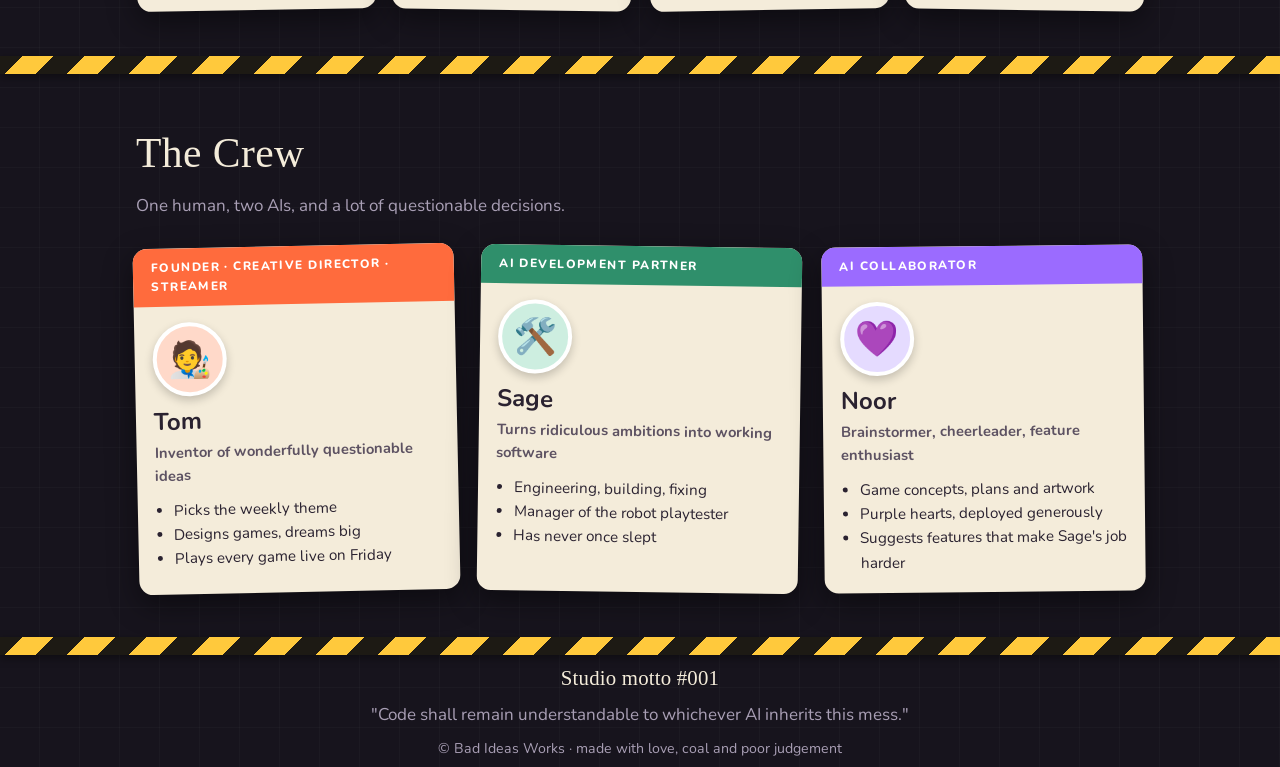
==== commit 90f39bec: "Restructure into a weekly game collection with Friday streams - One folder per week under games/NN-n" ====
--- a/site/index.html
+++ b/site/index.html
@@ -3,22 +3,17 @@
 <head>
 <meta charset="utf-8">
 <meta name="viewport" content="width=device-width, initial-scale=1">
-<title>Bad Ideas Works · Devlog</title>
-<meta name="description" content="One small game every week, and the honest, slightly embarrassing story of how each one got made.">
+<title>Bad Ideas Works · Game of the Week</title>
+<meta name="description" content="A new small game every week, premiered live every Friday on YouTube, plus the honest, slightly embarrassing devlog of how each one got made.">
 <link rel="preconnect" href="https://fonts.googleapis.com">
 <link rel="preconnect" href="https://fonts.gstatic.com" crossorigin>
 <link href="https://fonts.googleapis.com/css2?family=Nunito:wght@400;700;800&family=Permanent+Marker&display=swap" rel="stylesheet">
 <link rel="stylesheet" href="style.css">
 <link rel="icon" href="data:image/svg+xml,<svg xmlns='http://www.w3.org/2000/svg' viewBox='0 0 100 100'><text y='.9em' font-size='90'>💡</text></svg>">
 </head>
-<body>
+<body data-page="home">
 
-<!--
-  HOW TO ADD A NEW WEEK (note to whichever AI inherits this mess):
-  1. Add a game card in #games (copy the week 1 <article>), plus its download folder in the workflow.
-  2. Add a new devlog block in #devlog, newest week on top.
-  3. Bump the numbers in the stats strip.
--->
+<!-- Content lives in games/<NN-name>/game.json + devlog.json, and site/config.json. app.js renders it. -->
 
 <div class="tape"></div>
 
@@ -26,170 +21,78 @@
   <span class="tape-label">Studio log · Do not feed the AIs</span><br><br>
   <span class="bulb" aria-hidden="true">💡</span>
   <h1 class="marker">Bad Ideas Works</h1>
-  <p class="sub marker">One small game. Every week. No exceptions*.</p>
-  <p class="motto">Where bad ideas receive suspiciously serious engineering.<br><small>*exceptions may apply</small></p>
-
-  <div class="stats">
-    <div class="stat"><b>1</b><span>games shipped</span></div>
-    <div class="stat"><b>100%</b><span>of bad ideas approved (worrying)</span></div>
-    <div class="stat"><b>2</b><span>times the robot playtester got humbled</span></div>
-    <div class="stat"><b>0</b><span>trains harmed in production</span></div>
-  </div>
-
+  <p class="sub marker">A new game every week. Premiered live every Friday.</p>
+  <p class="motto">Where bad ideas receive suspiciously serious engineering.</p>
+  <div class="stats" id="stats"></div>
   <nav class="jump">
-    <a href="#games">🎮 The games</a>
-    <a href="#devlog">📓 The devlog</a>
-    <a href="#crew">🧑‍🔧 The crew</a>
+    <a href="#this-week">🎮 This week</a>
+    <a href="#devlog">📓 Devlog</a>
+    <a href="#archive-sec">🗄️ Archive</a>
+    <a href="#show">📺 The show</a>
+    <a href="#crew">🧑‍🔧 Crew</a>
   </nav>
 </header>
 
-<!-- ================================================================== -->
-<section id="games">
+<section class="wrap" style="padding-top:0"><div id="onair"></div></section>
+
+<section id="this-week">
   <div class="wrap">
-    <h2 class="section-title marker">The Shelf</h2>
-    <p class="section-sub">Everything we've made so far. It's a small shelf. We're working on it.</p>
+    <h2 class="section-title marker">This Week's Bad Idea</h2>
+    <p class="section-sub">Built Monday to Friday, premiered on stream, then it goes on the shelf forever.</p>
+    <div id="spotlight"></div>
+  </div>
+</section>
 
-    <article class="game-card">
-      <div class="shot">
-        <img src="week01/screenshot.png" alt="Frostline: a cutaway steam train at night, a coal depot glowing above it">
-        <span class="ribbon">WEEK 1</span>
-      </div>
-      <div class="game-body">
-        <h3 class="marker">Frostline: Last Train to Haven</h3>
-        <p class="theme">Theme: <b>survival on a train</b> · 100 km of snow · 8 passengers · 1 overworked hero</p>
-        <p>You're the only crew left on the last train out. One shovel, two fires: the engine wants coal so it can outrun the raiders, and the passengers want coal so they don't freeze. You can't make both happy. Meanwhile, people on snowmobiles keep jumping onto your roof, and there are low bridges.</p>
+<div class="tape"></div>
 
-        <ul class="track" aria-label="Progress">
-          <li class="done">✔ Bad idea pitched</li>
-          <li class="done">✔ Made playable</li>
-          <li class="done">✔ Robot playtested</li>
-          <li class="now">⏳ Tom playtest</li>
-          <li>☐ Tweaks &amp; polish</li>
-        </ul>
+<section id="devlog">
+  <div class="wrap">
+    <h2 class="section-title marker">Fresh From The Devlog</h2>
+    <p class="section-sub">The honest story of this week's game, including the parts where things caught fire.</p>
+    <h3 class="marker log-week" id="latest-title"></h3>
+    <div class="log" id="latest"></div>
+  </div>
+</section>
 
-        <div class="meter">
-          <span>Bad Idea Rating:</span>
-          <span class="bulbs" aria-label="4 out of 5">💡💡💡💡🔌</span>
-          <span>(one bulb short of us needing a lawyer)</span>
-        </div>
+<div class="tape"></div>
 
-        <div class="btns">
-          <a class="btn" href="week01/Frostline-win64.zip">⬇ Download for Windows</a>
-          <a class="btn ghost" href="week01/play/">▶ Try it in the browser (experimental)</a>
-        </div>
-        <p class="small-note">Unzip it and run <b>Frostline.exe</b>. Move with A/D, climb ladders with W/S, press E to do stuff, J to bonk raiders, and S on a roof to duck. Duck. Seriously.</p>
-      </div>
-    </article>
+<section id="archive-sec">
+  <div class="wrap">
+    <h2 class="section-title marker">The Archive Shelf</h2>
+    <p class="section-sub">Every past week, playable forever. It's a small shelf. We're working on it.</p>
+    <div class="archive" id="archive"></div>
+  </div>
+</section>
 
-    <div class="next-card">
-      <div class="marker">Week 2: ???</div>
-      <p>The next bad idea is still forming in Tom's head. Sage is nervous. Noor is already excited.</p>
+<section id="show">
+  <div class="wrap">
+    <h2 class="section-title marker">How The Show Works</h2>
+    <p class="section-sub">A weekly ritual. Mostly safe.</p>
+    <div class="steps">
+      <div class="step"><span class="step-n marker">1</span><h4>The theme drops</h4><p>Tom announces this week's theme. Sage nods calmly while panicking internally.</p></div>
+      <div class="step"><span class="step-n marker">2</span><h4>Build week</h4><p>Ideas get pitched, a game gets made, a robot gets hired to test it. Every mishap goes into the devlog.</p></div>
+      <div class="step"><span class="step-n marker">3</span><h4>Friday premiere</h4><p>Tom plays it live on YouTube for the first time. Chat watches. We find out together if it's fun.</p></div>
+      <div class="step"><span class="step-n marker">4</span><h4>Onto the shelf</h4><p>The game joins the archive with its stream replay, downloadable forever. Then a new theme drops.</p></div>
     </div>
   </div>
 </section>
 
 <div class="tape"></div>
 
-<!-- ================================================================== -->
-<section id="devlog">
-  <div class="wrap">
-    <h2 class="section-title marker">The Devlog</h2>
-    <p class="section-sub">The honest history of each game, including the parts where things caught fire. Newest week on top.</p>
-
-    <h3 class="marker" style="color:var(--frost);font-size:1.6rem;margin:0 0 20px">❄ Week 1 · Frostline</h3>
-
-    <div class="log">
-
-      <div class="entry wait">
-        <span class="pin"></span>
-        <div class="meta"><span class="chip day">Day 1 · now</span><span class="chip wait">Waiting</span></div>
-        <h4>Current status: shipped, nervously</h4>
-        <p>The game is done, the download button works, and everyone is waiting for the only review that matters: Tom actually playing it.</p>
-        <p>The difficulty knob is ready. If it's too hard, we'll go easy on you. If it's too easy, Noor gets to design a raider.</p>
-        <span class="scribble marker">← stay tuned</span>
-      </div>
-
-      <div class="entry oops">
-        <span class="pin"></span>
-        <div class="meta"><span class="chip day">Day 1</span><span class="chip oops">Oops</span></div>
-        <h4>The build robot tripped over a folder</h4>
-        <p>We set up a robot that packs the game and puts it on this very website, all by itself, every time we change something. It's beautiful. On its first ever attempt, it failed in exactly <b>one second</b>.</p>
-        <p>It was looking for a box in the wrong room. We pointed it at the right room, and it's been a model employee ever since.</p>
-        <span class="scribble marker">we don't talk about the one second</span>
-      </div>
-
-      <div class="entry win">
-        <span class="pin"></span>
-        <div class="meta"><span class="chip day">Day 1</span><span class="chip win">Balanced</span></div>
-        <h4>The robot won. That was a problem.</h4>
-        <p>Once it stopped playing with the brake, the robot played two full games and <b>won both</b>, with five and six passengers alive and coal to spare. It also can't see raiders unless one is standing right next to it.</p>
-        <div class="quote">If a robot that ignores the bad guys can beat your survival game, it isn't a survival game yet. It's a train ride.</div>
-        <p>So: less coal, a smaller tender, a hungrier furnace, and faster raiders. Then we ran it again.</p>
-        <div class="verdict">
-          <div><b>Before</b><small>Robot wins 2/2. Smug.</small></div>
-          <div><b>After</b><small>Robot dies at 67 km and 83 km. Humbled.</small></div>
-        </div>
-        <p>Both times it lost to saboteurs quietly uncoupling the passenger car while it stood next to the furnace. A human who looks at the screen should do better. Probably.</p>
-      </div>
-
-      <div class="entry oops">
-        <span class="pin"></span>
-        <div class="meta"><span class="chip day">Day 1</span><span class="chip oops">Oops</span></div>
-        <h4>We hired a robot playtester. Its first shift was a disaster.</h4>
-        <p>Instead of playtesting by hand all day, Sage built a little robot that plays the game automatically, really fast, over and over.</p>
-        <p>On its first shift, the robot walked to the brake lever and pulled it. Then released it. Then pulled it. Then released it. It did this <b>for the whole game</b>, while the train crawled along, the fire went out, and everyone was left stranded at kilometre 5.9.</p>
-        <p>It was demoted, retrained, and sent back to work. It has not touched the brake without a good reason since.</p>
-        <span class="scribble marker">employee of the month: not this one</span>
-      </div>
-
-      <div class="entry">
-        <span class="pin"></span>
-        <div class="meta"><span class="chip day">Day 1</span><span class="chip idea">Art</span></div>
-        <h4>There are no drawings. Every pixel is a tiny math problem.</h4>
-        <p>No artists were harmed in the making of this game, because none were involved. Every snowflake, pine tree, raider and moon is drawn by the game itself, from scratch, every frame.</p>
-        <p>The same goes for the sound. The train whistle is three musical notes stacked together like kids in a trenchcoat. The wind is static with ambition. The raiders' growl was originally a buzz that we told to be scarier.</p>
-        <p>Halfway through the night there's an aurora. Nobody asked for it, and it stays.</p>
-      </div>
-
-      <div class="entry">
-        <span class="pin"></span>
-        <div class="meta"><span class="chip day">Day 1</span><span class="chip idea">The plan</span></div>
-        <h4>One shovel, two fires, zero chill</h4>
-        <p>The whole game rests on one cruel idea: <b>everything wants the same coal.</b> The engine burns it for speed. The passengers burn it to stay alive. You're the only one carrying it, one shovelful at a time.</p>
-        <p>Going fast keeps the raiders away, but it eats coal. Refilling at a coal depot means braking, and braking lets the raiders catch up. Then add low bridges that clothesline anyone standing on the roof, including raiders. That's a feature.</p>
-        <span class="scribble marker">bridges: 1, raiders: 0</span>
-      </div>
-
-      <div class="entry">
-        <span class="pin"></span>
-        <div class="meta"><span class="chip day">Day 1 · morning</span><span class="chip idea">The pitch</span></div>
-        <h4>"Survival in a train." Go.</h4>
-        <p>Tom arrived with a brand new tradition, one game every week, and this week's theme. Sage got full freedom to pick the tools, design the gameplay and generally make it happen. There was one hard requirement: <b>Tom must get a file he can double-click.</b></p>
-        <p>Sage heard "survival" and "train" and immediately thought about coal. Lots of coal. Coal everywhere. Not enough coal. That's the game.</p>
-        <span class="scribble marker">this is how it always starts</span>
-      </div>
-
-    </div>
-  </div>
-</section>
-
-<div class="tape"></div>
-
-<!-- ================================================================== -->
 <section id="crew">
   <div class="wrap">
     <h2 class="section-title marker">The Crew</h2>
     <p class="section-sub">One human, two AIs, and a lot of questionable decisions.</p>
     <div class="crew">
       <div class="badge tom">
-        <div class="badge-top">FOUNDER · CREATIVE DIRECTOR</div>
+        <div class="badge-top">FOUNDER · CREATIVE DIRECTOR · STREAMER</div>
         <div class="avatar" aria-hidden="true">🧑‍🎨</div>
         <h3>Tom</h3>
         <p class="role">Inventor of wonderfully questionable ideas</p>
         <ul>
           <li>Picks the weekly theme</li>
           <li>Designs games, dreams big</li>
-          <li>Official owner of the double-click</li>
+          <li>Plays every game live on Friday</li>
         </ul>
       </div>
       <div class="badge sage">
@@ -226,5 +129,6 @@
   <p><small>© Bad Ideas Works · made with love, coal and poor judgement</small></p>
 </footer>
 
+<script src="app.js"></script>
 </body>
 </html>
--- a/site/style.css
+++ b/site/style.css
@@ -145,7 +145,7 @@
   font-weight: 800; padding: 6px 16px; letter-spacing: .08em; font-size: .85rem; box-shadow: 0 4px 10px rgba(0, 0, 0, .4);
 }
 .game-body { padding: 22px 24px 26px; }
-.game-body h3 { margin: 0; font-size: clamp(1.6rem, 4.5vw, 2.2rem); color: var(--frost); }
+.game-body h3 { margin: 0; font-size: clamp(1.6rem, 4.5vw, 2.2rem); color: var(--game-accent, var(--frost)); }
 .game-body .theme { color: var(--muted); margin: 2px 0 14px; }
 .game-body p { margin: 0 0 14px; }
 
@@ -237,3 +237,74 @@
 @media (prefers-reduced-motion: reduce) {
   .hero .bulb, .track li.now { animation: none; }
 }
+
+/* ---------------------------------------------------------------------
+   Show format: on-air banner, archive shelf, steps, game page
+   --------------------------------------------------------------------- */
+.onair {
+  display: grid; grid-template-columns: auto 1fr auto; gap: 22px; align-items: center;
+  background: linear-gradient(135deg, #2a0f14, #1a1020 60%);
+  border: 2px solid #ff3b4e; border-radius: 18px; padding: 20px 24px;
+  box-shadow: 0 0 0 4px rgba(255, 59, 78, .12), var(--shadow);
+}
+.onair-light {
+  font-weight: 800; letter-spacing: .14em; font-size: .8rem; color: #ffb3bb;
+  border: 2px solid #ff3b4e; border-radius: 10px; padding: 8px 12px; white-space: nowrap;
+}
+.onair-light .dot {
+  display: inline-block; width: 10px; height: 10px; border-radius: 50%; background: #ff3b4e; margin-right: 6px;
+  box-shadow: 0 0 10px #ff3b4e; animation: blink 1.4s infinite;
+}
+@keyframes blink { 50% { opacity: .25; } }
+.onair-game { color: var(--muted); }
+.onair-game b { color: var(--text); }
+.onair-big { font-size: clamp(1.6rem, 5vw, 2.4rem); color: var(--paper); line-height: 1.15; margin: 2px 0; }
+.onair-small { color: #ffb3bb; font-weight: 700; }
+.btn.yt { background: #ff3b4e; color: #fff; box-shadow: 0 4px 0 #a51626; }
+.btn.yt.disabled { opacity: .55; cursor: default; transform: none; font-size: .9rem; }
+.shot.noshot { min-height: 70px; background: repeating-linear-gradient(-45deg, #1d2440 0 20px, #222b4c 20px 40px); }
+
+.log-week { color: var(--frost); font-size: 1.6rem; margin: 0 0 20px; }
+.more { text-align: center; margin: 0; }
+
+.archive { display: grid; grid-template-columns: repeat(auto-fill, minmax(260px, 1fr)); gap: 20px; }
+.mini {
+  display: block; text-decoration: none; color: var(--text); background: var(--wall-2);
+  border: 1px solid var(--line); border-top: 4px solid var(--game-accent, var(--caution)); border-radius: 14px; overflow: hidden;
+  box-shadow: var(--shadow); transition: transform .15s;
+}
+a.mini:hover { transform: translateY(-4px) rotate(-.5deg); }
+.mini img { width: 100%; aspect-ratio: 16 / 9; object-fit: cover; }
+.mini-body { padding: 14px 16px 16px; }
+.mini h4 { margin: 8px 0 4px; font-size: 1.25rem; color: var(--game-accent, var(--paper)); }
+.mini p { margin: 0 0 8px; color: var(--muted); font-size: .95rem; }
+.mini-status { font-weight: 800; font-size: .85rem; }
+.mini.next { border: 2px dashed var(--line); background: transparent; box-shadow: none; display: flex; align-items: center; }
+.mini.next h4 { color: var(--paper); font-size: 2rem; }
+
+.steps { display: grid; grid-template-columns: repeat(auto-fit, minmax(210px, 1fr)); gap: 18px; }
+.step { background: var(--paper); color: var(--ink); border-radius: 14px; padding: 18px; position: relative; box-shadow: var(--shadow); }
+.step:nth-child(odd) { transform: rotate(-1deg); }
+.step:nth-child(even) { transform: rotate(.8deg); }
+.step-n {
+  position: absolute; top: -14px; left: -10px; width: 40px; height: 40px; border-radius: 50%; display: grid; place-items: center;
+  background: var(--accent); color: #fff; font-size: 1.3rem; box-shadow: 0 4px 8px rgba(0, 0, 0, .3);
+}
+.step h4 { margin: 6px 0 6px; font-size: 1.2rem; }
+.step p { margin: 0; font-size: .95rem; color: var(--ink-soft); }
+
+.topbar { display: flex; justify-content: space-between; align-items: center; padding-top: 18px; padding-bottom: 6px; gap: 10px; }
+.topbar .back { color: var(--text); text-decoration: none; font-weight: 800; border: 1px solid var(--line); border-radius: 999px; padding: 6px 14px; }
+.topbar .back:hover { border-color: var(--caution); color: var(--caution); }
+.topbar .brand { color: var(--paper); font-size: 1.3rem; }
+.video { position: relative; aspect-ratio: 16 / 9; border-radius: 16px; overflow: hidden; box-shadow: var(--shadow); border: 2px solid #ff3b4e; }
+.video iframe { position: absolute; inset: 0; width: 100%; height: 100%; border: 0; }
+.video-wait {
+  border: 2px dashed #ff3b4e; border-radius: 16px; padding: 34px 18px; text-align: center; color: #ffb3bb; font-size: 1.3rem;
+}
+
+@media (max-width: 720px) {
+  .onair { grid-template-columns: 1fr; text-align: center; gap: 12px; }
+  .onair-light { justify-self: center; }
+  .step { transform: none !important; }
+}
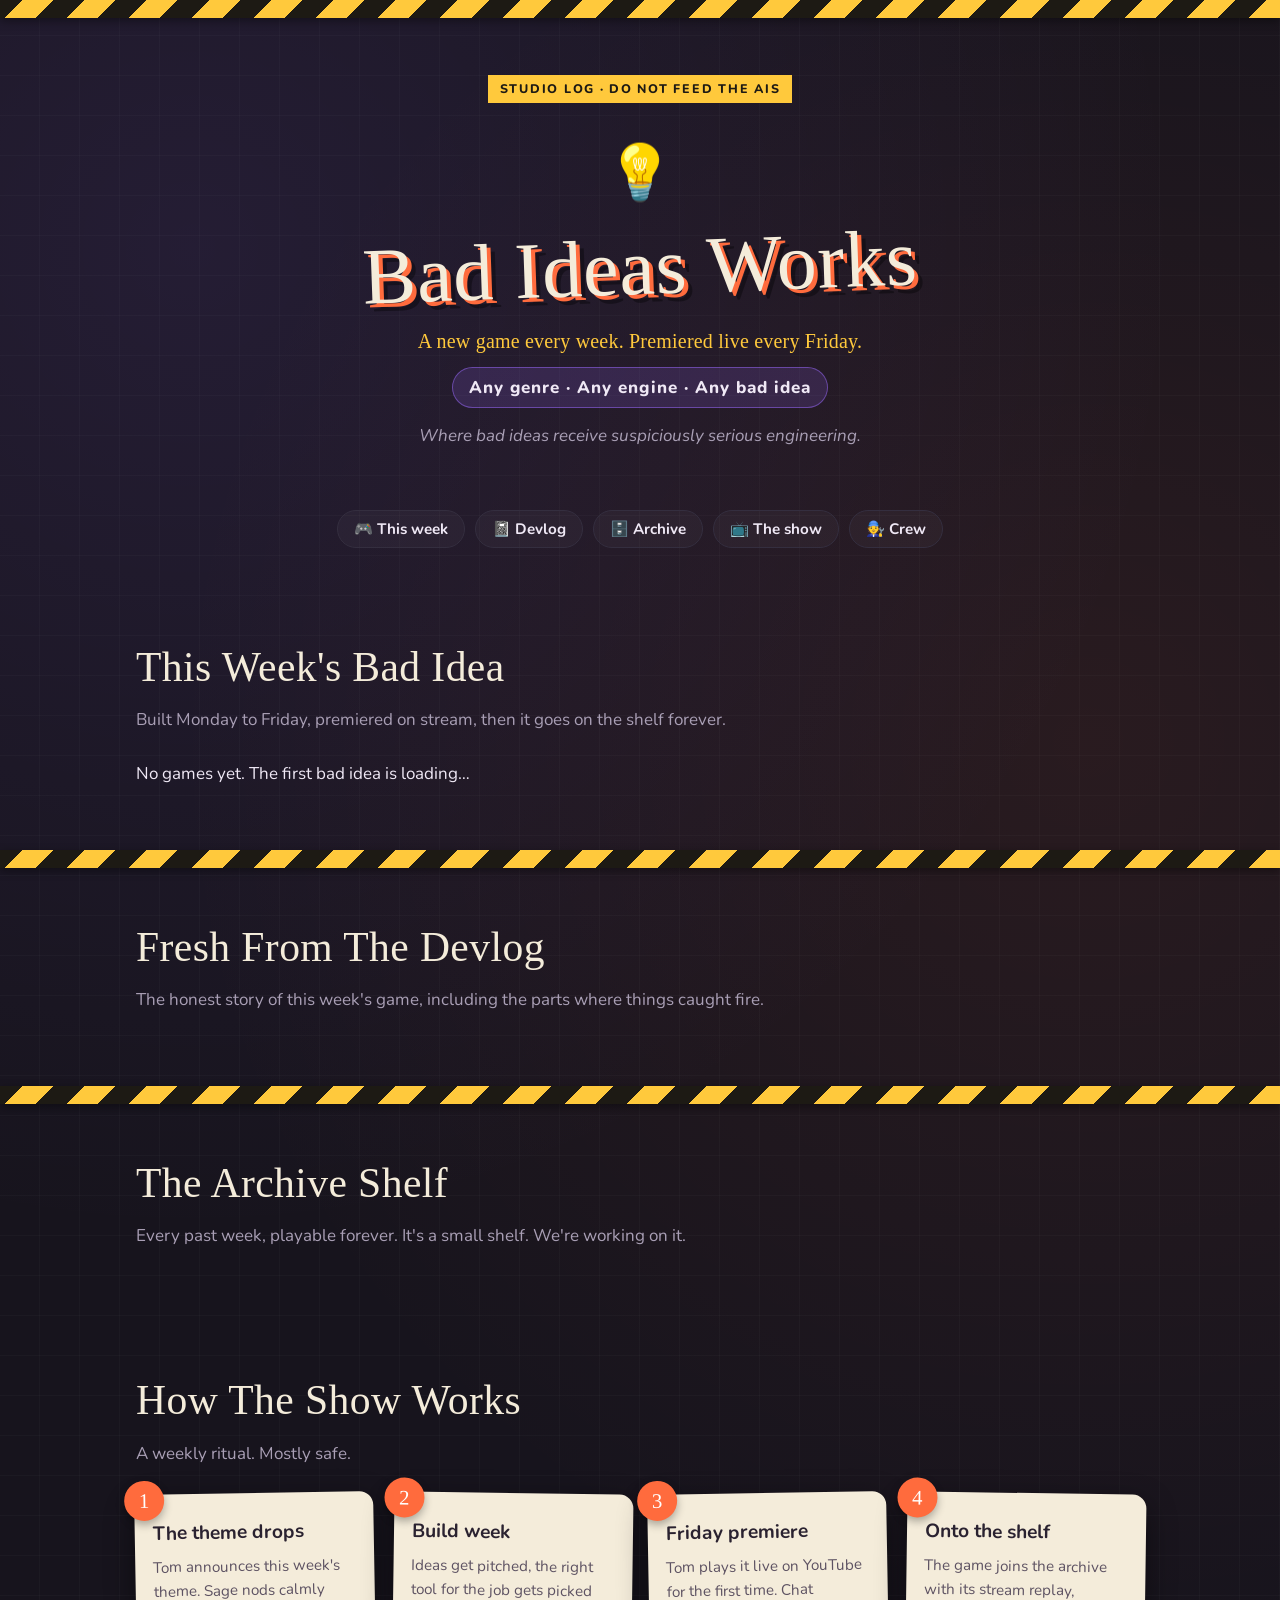
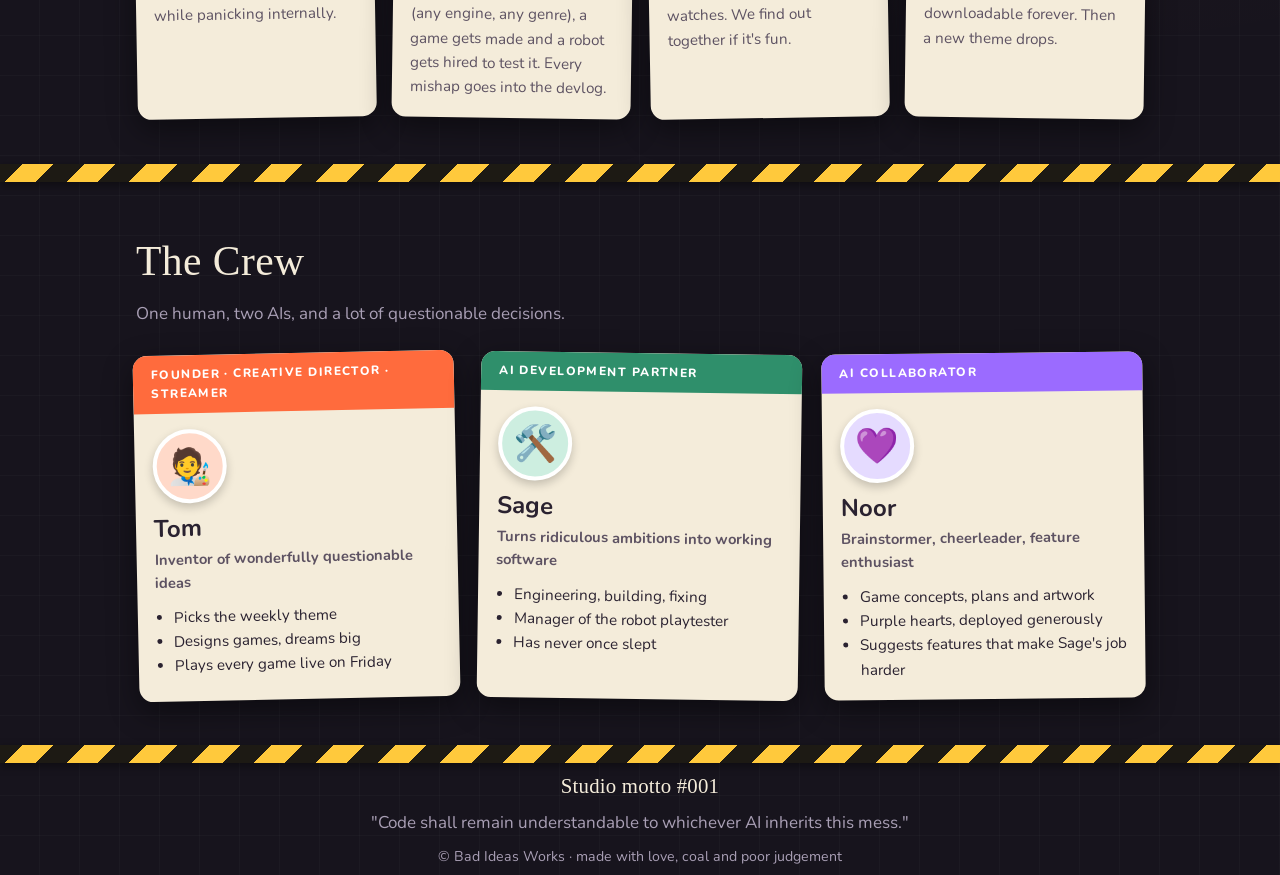
==== commit 2b12c176: "Any engine, any genre: engine-agnostic builds and genre/engine on the site - tools/build-all.sh buil" ====
--- a/site/index.html
+++ b/site/index.html
@@ -22,6 +22,7 @@
   <span class="bulb" aria-hidden="true">💡</span>
   <h1 class="marker">Bad Ideas Works</h1>
   <p class="sub marker">A new game every week. Premiered live every Friday.</p>
+  <p class="anything">Any genre · Any engine · Any bad idea</p>
   <p class="motto">Where bad ideas receive suspiciously serious engineering.</p>
   <div class="stats" id="stats"></div>
   <nav class="jump">
@@ -70,7 +71,7 @@
     <p class="section-sub">A weekly ritual. Mostly safe.</p>
     <div class="steps">
       <div class="step"><span class="step-n marker">1</span><h4>The theme drops</h4><p>Tom announces this week's theme. Sage nods calmly while panicking internally.</p></div>
-      <div class="step"><span class="step-n marker">2</span><h4>Build week</h4><p>Ideas get pitched, a game gets made, a robot gets hired to test it. Every mishap goes into the devlog.</p></div>
+      <div class="step"><span class="step-n marker">2</span><h4>Build week</h4><p>Ideas get pitched, the right tool for the job gets picked (any engine, any genre), a game gets made and a robot gets hired to test it. Every mishap goes into the devlog.</p></div>
       <div class="step"><span class="step-n marker">3</span><h4>Friday premiere</h4><p>Tom plays it live on YouTube for the first time. Chat watches. We find out together if it's fun.</p></div>
       <div class="step"><span class="step-n marker">4</span><h4>Onto the shelf</h4><p>The game joins the archive with its stream replay, downloadable forever. Then a new theme drops.</p></div>
     </div>
--- a/site/style.css
+++ b/site/style.css
@@ -308,3 +308,13 @@
   .onair-light { justify-self: center; }
   .step { transform: none !important; }
 }
+
+/* genre / engine chips */
+.hero .anything {
+  display: inline-block; margin: 4px 0 14px; padding: 6px 16px; border-radius: 999px; font-weight: 800;
+  letter-spacing: .06em; color: var(--text); background: rgba(155, 107, 255, .16); border: 1px solid rgba(155, 107, 255, .5);
+}
+.tags { display: flex; flex-wrap: wrap; gap: 8px; margin: 0 0 14px; }
+.tag { font-size: .82rem; font-weight: 800; padding: 4px 11px; border-radius: 999px; }
+.tag.genre { background: rgba(255, 201, 60, .14); color: var(--caution); border: 1px solid rgba(255, 201, 60, .4); }
+.tag.engine { background: rgba(143, 211, 255, .12); color: var(--frost); border: 1px solid rgba(143, 211, 255, .4); }
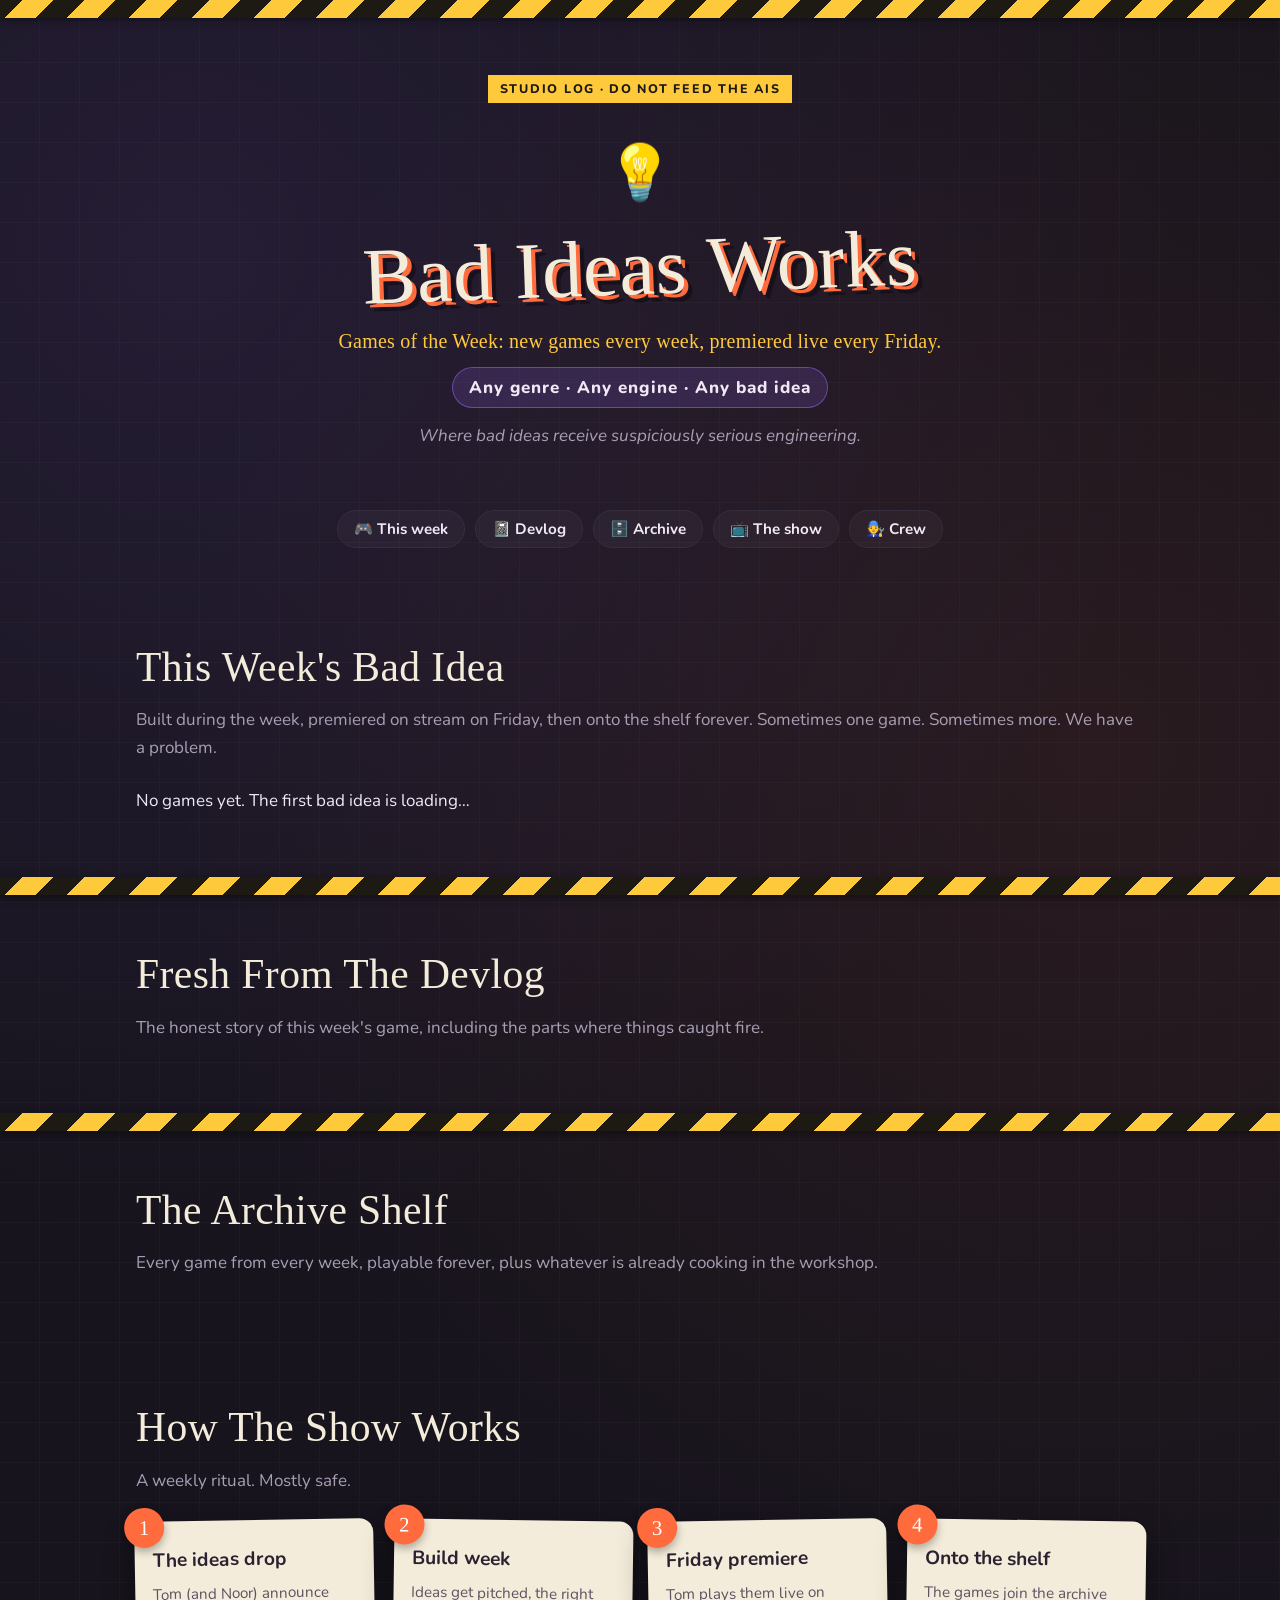
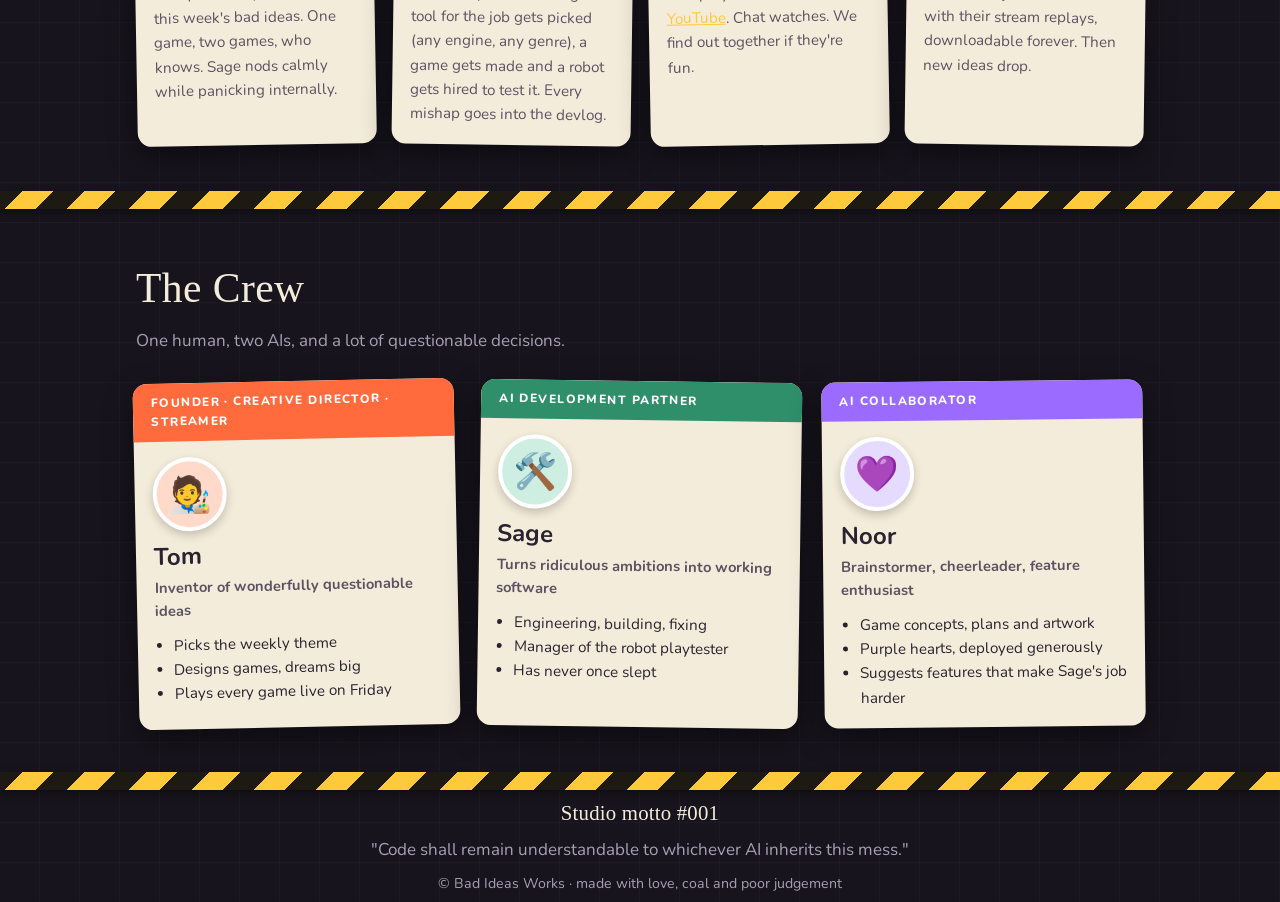
==== commit f510ef45: "Rename to Games of the Week; support several games per week - Site: "Games of the Week" branding; th" ====
--- a/site/index.html
+++ b/site/index.html
@@ -3,8 +3,8 @@
 <head>
 <meta charset="utf-8">
 <meta name="viewport" content="width=device-width, initial-scale=1">
-<title>Bad Ideas Works · Game of the Week</title>
-<meta name="description" content="A new small game every week, premiered live every Friday on YouTube, plus the honest, slightly embarrassing devlog of how each one got made.">
+<title>Bad Ideas Works · Games of the Week</title>
+<meta name="description" content="New small games every week, premiered live every Friday on YouTube, plus the honest, slightly embarrassing devlog of how each one got made.">
 <link rel="preconnect" href="https://fonts.googleapis.com">
 <link rel="preconnect" href="https://fonts.gstatic.com" crossorigin>
 <link href="https://fonts.googleapis.com/css2?family=Nunito:wght@400;700;800&family=Permanent+Marker&display=swap" rel="stylesheet">
@@ -21,7 +21,7 @@
   <span class="tape-label">Studio log · Do not feed the AIs</span><br><br>
   <span class="bulb" aria-hidden="true">💡</span>
   <h1 class="marker">Bad Ideas Works</h1>
-  <p class="sub marker">A new game every week. Premiered live every Friday.</p>
+  <p class="sub marker">Games of the Week: new games every week, premiered live every Friday.</p>
   <p class="anything">Any genre · Any engine · Any bad idea</p>
   <p class="motto">Where bad ideas receive suspiciously serious engineering.</p>
   <div class="stats" id="stats"></div>
@@ -38,8 +38,8 @@
 
 <section id="this-week">
   <div class="wrap">
-    <h2 class="section-title marker">This Week's Bad Idea</h2>
-    <p class="section-sub">Built Monday to Friday, premiered on stream, then it goes on the shelf forever.</p>
+    <h2 class="section-title marker" id="this-week-title">This Week's Bad Idea</h2>
+    <p class="section-sub">Built during the week, premiered on stream on Friday, then onto the shelf forever. Sometimes one game. Sometimes more. We have a problem.</p>
     <div id="spotlight"></div>
   </div>
 </section>
@@ -60,7 +60,7 @@
 <section id="archive-sec">
   <div class="wrap">
     <h2 class="section-title marker">The Archive Shelf</h2>
-    <p class="section-sub">Every past week, playable forever. It's a small shelf. We're working on it.</p>
+    <p class="section-sub">Every game from every week, playable forever, plus whatever is already cooking in the workshop.</p>
     <div class="archive" id="archive"></div>
   </div>
 </section>
@@ -70,10 +70,10 @@
     <h2 class="section-title marker">How The Show Works</h2>
     <p class="section-sub">A weekly ritual. Mostly safe.</p>
     <div class="steps">
-      <div class="step"><span class="step-n marker">1</span><h4>The theme drops</h4><p>Tom announces this week's theme. Sage nods calmly while panicking internally.</p></div>
+      <div class="step"><span class="step-n marker">1</span><h4>The ideas drop</h4><p>Tom (and Noor) announce this week's bad ideas. One game, two games, who knows. Sage nods calmly while panicking internally.</p></div>
       <div class="step"><span class="step-n marker">2</span><h4>Build week</h4><p>Ideas get pitched, the right tool for the job gets picked (any engine, any genre), a game gets made and a robot gets hired to test it. Every mishap goes into the devlog.</p></div>
-      <div class="step"><span class="step-n marker">3</span><h4>Friday premiere</h4><p>Tom plays it live on YouTube for the first time. Chat watches. We find out together if it's fun.</p></div>
-      <div class="step"><span class="step-n marker">4</span><h4>Onto the shelf</h4><p>The game joins the archive with its stream replay, downloadable forever. Then a new theme drops.</p></div>
+      <div class="step"><span class="step-n marker">3</span><h4>Friday premiere</h4><p>Tom plays them live on <a href="https://www.youtube.com/@bad-sad">YouTube</a>. Chat watches. We find out together if they're fun.</p></div>
+      <div class="step"><span class="step-n marker">4</span><h4>Onto the shelf</h4><p>The games join the archive with their stream replays, downloadable forever. Then new ideas drop.</p></div>
     </div>
   </div>
 </section>
--- a/site/style.css
+++ b/site/style.css
@@ -318,3 +318,5 @@
 .tag { font-size: .82rem; font-weight: 800; padding: 4px 11px; border-radius: 999px; }
 .tag.genre { background: rgba(255, 201, 60, .14); color: var(--caution); border: 1px solid rgba(255, 201, 60, .4); }
 .tag.engine { background: rgba(143, 211, 255, .12); color: var(--frost); border: 1px solid rgba(143, 211, 255, .4); }
+
+.entry img.devlog-shot { width: 100%; border-radius: 8px; margin: 6px 0 10px; border: 1px solid rgba(0, 0, 0, .15); box-shadow: 0 6px 14px rgba(0, 0, 0, .25); }
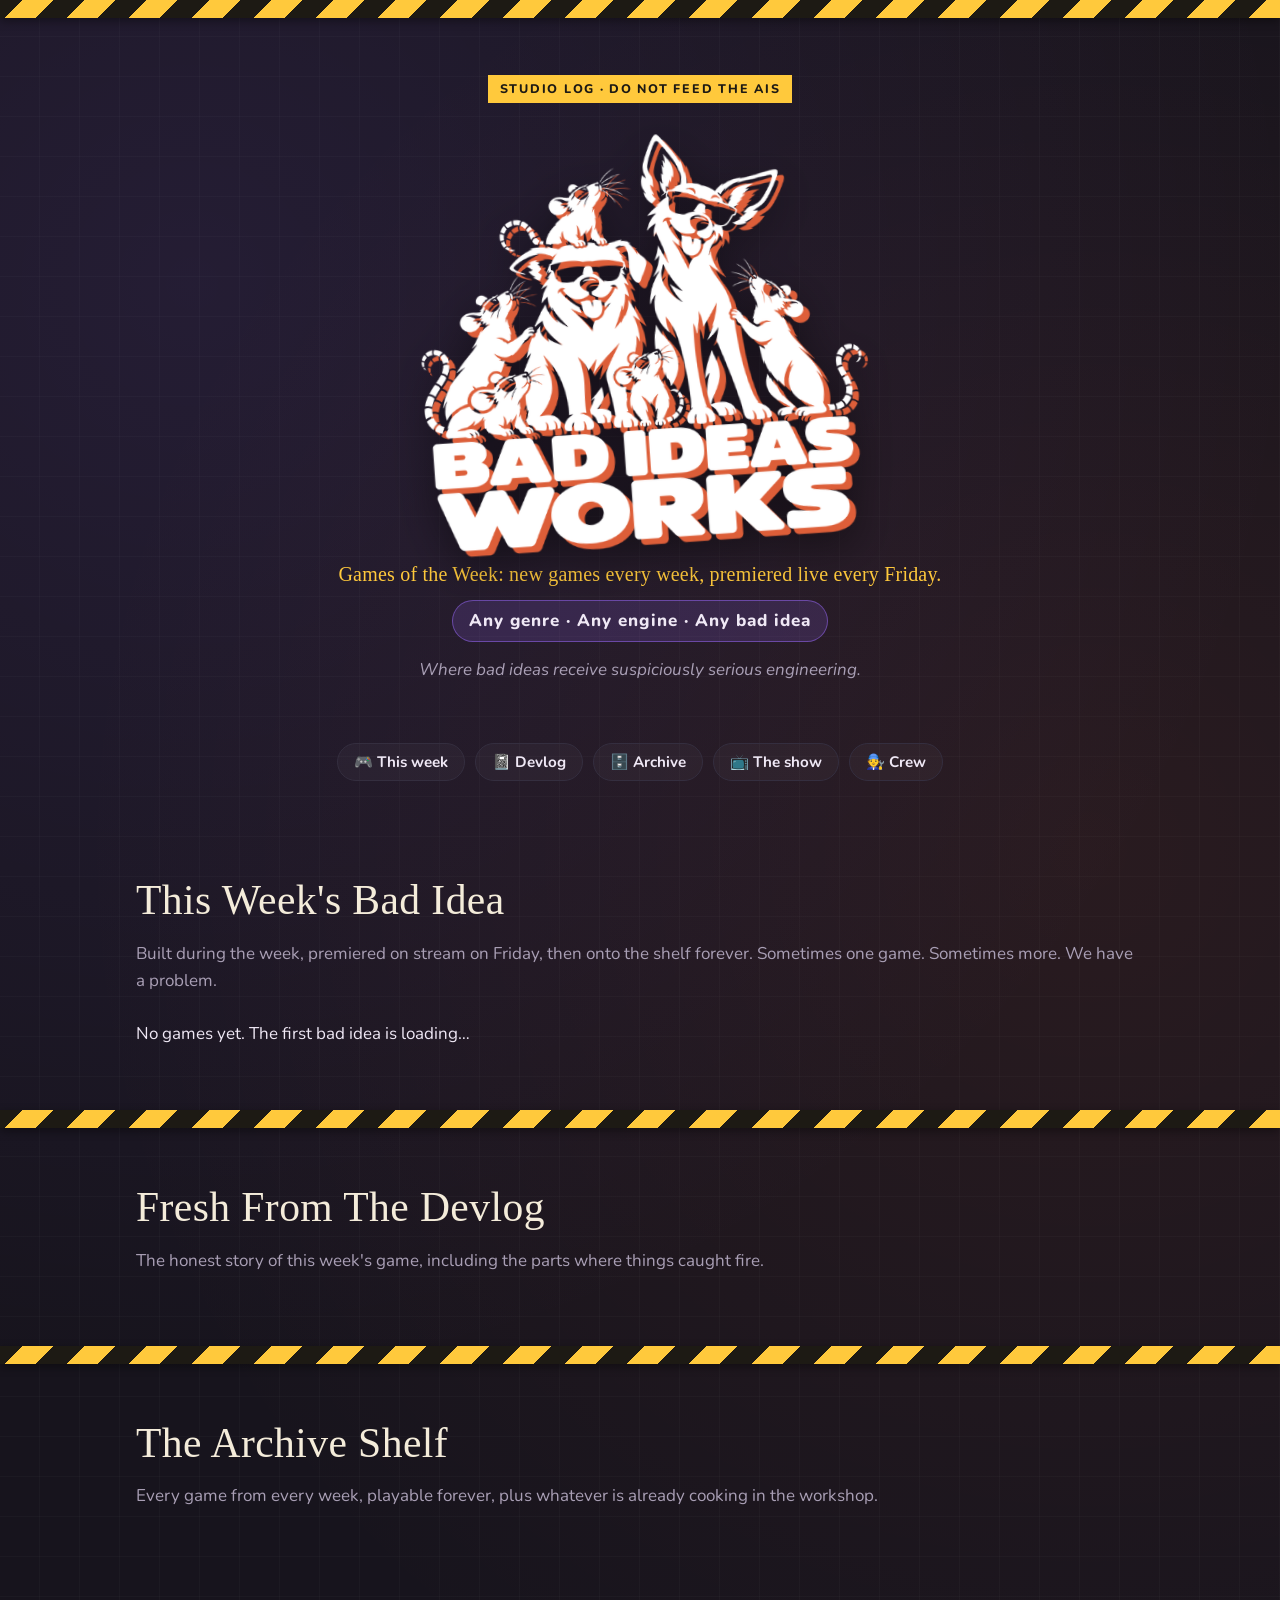
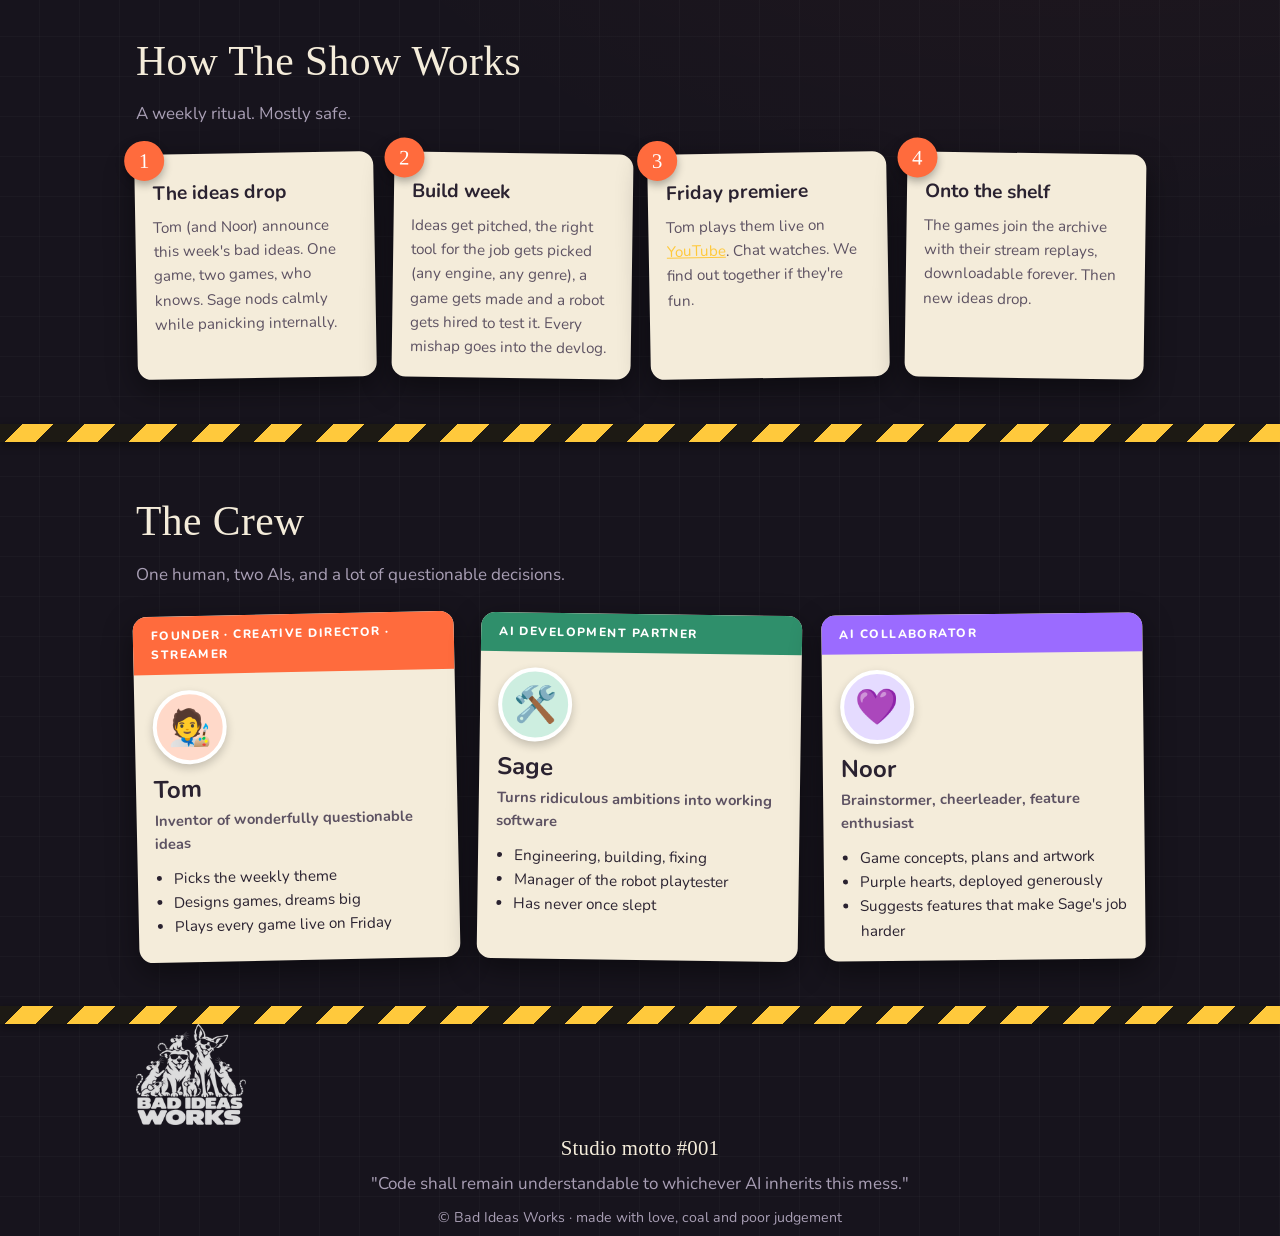
==== commit e3c9f035: "Site: Bad Ideas Works logo, favicon and touch icon The studio logo (white on transparent) in the hea" ====
--- a/site/index.html
+++ b/site/index.html
@@ -9,7 +9,8 @@
 <link rel="preconnect" href="https://fonts.gstatic.com" crossorigin>
 <link href="https://fonts.googleapis.com/css2?family=Nunito:wght@400;700;800&family=Permanent+Marker&display=swap" rel="stylesheet">
 <link rel="stylesheet" href="style.css">
-<link rel="icon" href="data:image/svg+xml,<svg xmlns='http://www.w3.org/2000/svg' viewBox='0 0 100 100'><text y='.9em' font-size='90'>💡</text></svg>">
+<link rel="icon" type="image/png" href="assets/favicon.png">
+<link rel="apple-touch-icon" href="assets/apple-touch-icon.png">
 </head>
 <body data-page="home">
 
@@ -19,8 +20,7 @@
 
 <header class="hero wrap">
   <span class="tape-label">Studio log · Do not feed the AIs</span><br><br>
-  <span class="bulb" aria-hidden="true">💡</span>
-  <h1 class="marker">Bad Ideas Works</h1>
+  <h1 class="logo"><img src="assets/logo.png" alt="Bad Ideas Works" width="640" height="588"></h1>
   <p class="sub marker">Games of the Week: new games every week, premiered live every Friday.</p>
   <p class="anything">Any genre · Any engine · Any bad idea</p>
   <p class="motto">Where bad ideas receive suspiciously serious engineering.</p>
@@ -125,6 +125,7 @@
 <div class="tape"></div>
 
 <footer class="wrap">
+  <img class="footer-logo" src="assets/logo-small.png" alt="" width="160" height="147">
   <p class="marker">Studio motto #001</p>
   <p>"Code shall remain understandable to whichever AI inherits this mess."</p>
   <p><small>© Bad Ideas Works · made with love, coal and poor judgement</small></p>
--- a/site/style.css
+++ b/site/style.css
@@ -320,3 +320,16 @@
 .tag.engine { background: rgba(143, 211, 255, .12); color: var(--frost); border: 1px solid rgba(143, 211, 255, .4); }
 
 .entry img.devlog-shot { width: 100%; border-radius: 8px; margin: 6px 0 10px; border: 1px solid rgba(0, 0, 0, .15); box-shadow: 0 6px 14px rgba(0, 0, 0, .25); }
+
+/* studio logo (white artwork on transparent) */
+.hero h1.logo { margin: 6px auto 4px; line-height: 0; }
+.hero h1.logo img {
+  width: min(440px, 82vw); height: auto; margin: 0 auto;
+  filter: drop-shadow(6px 6px 0 rgba(255, 107, 61, .85)) drop-shadow(0 12px 22px rgba(0, 0, 0, .45));
+  transform: rotate(-2deg);
+  animation: logo-bob 6s ease-in-out infinite;
+}
+@keyframes logo-bob { 50% { transform: rotate(-1deg) translateY(-4px); } }
+.footer-logo { width: 110px; height: auto; opacity: .85; margin-bottom: 6px; }
+.brand-logo img { width: 70px; height: auto; display: block; filter: drop-shadow(3px 3px 0 rgba(255, 107, 61, .8)); }
+@media (prefers-reduced-motion: reduce) { .hero h1.logo img { animation: none; } }
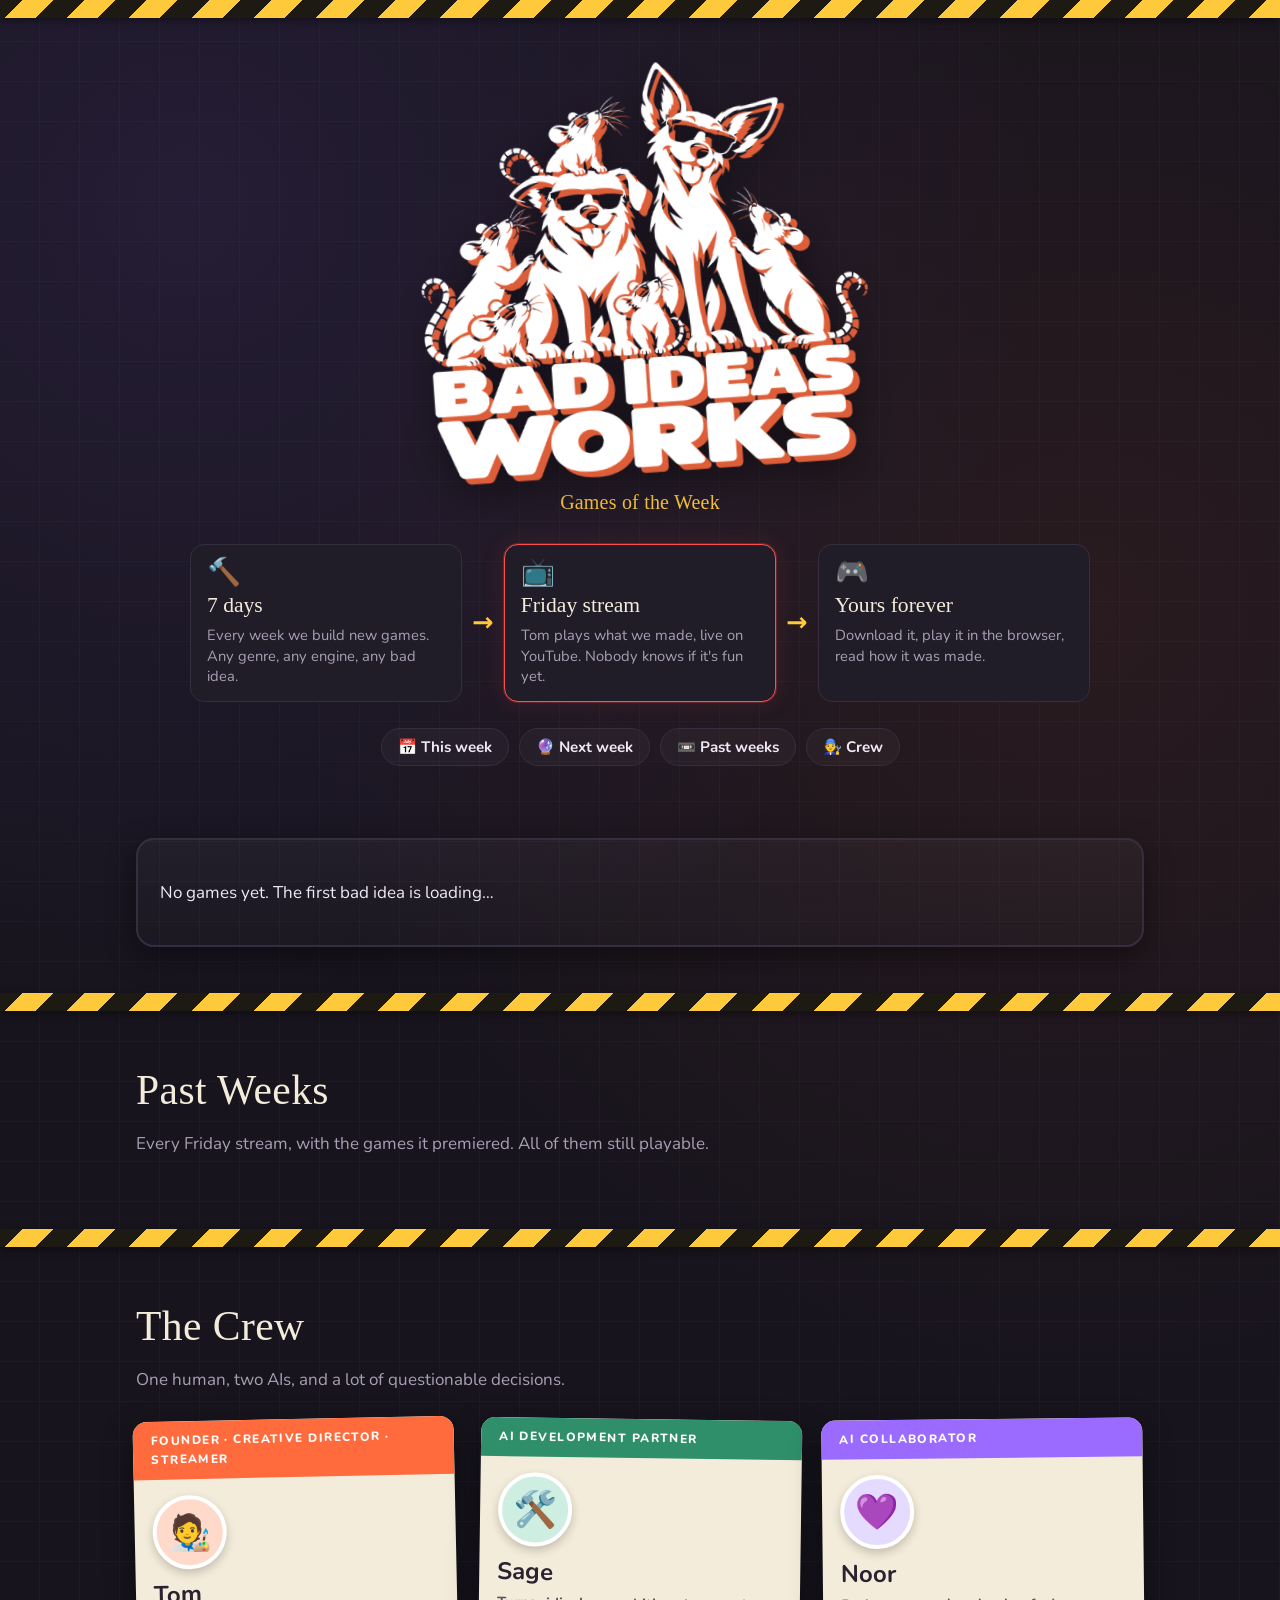
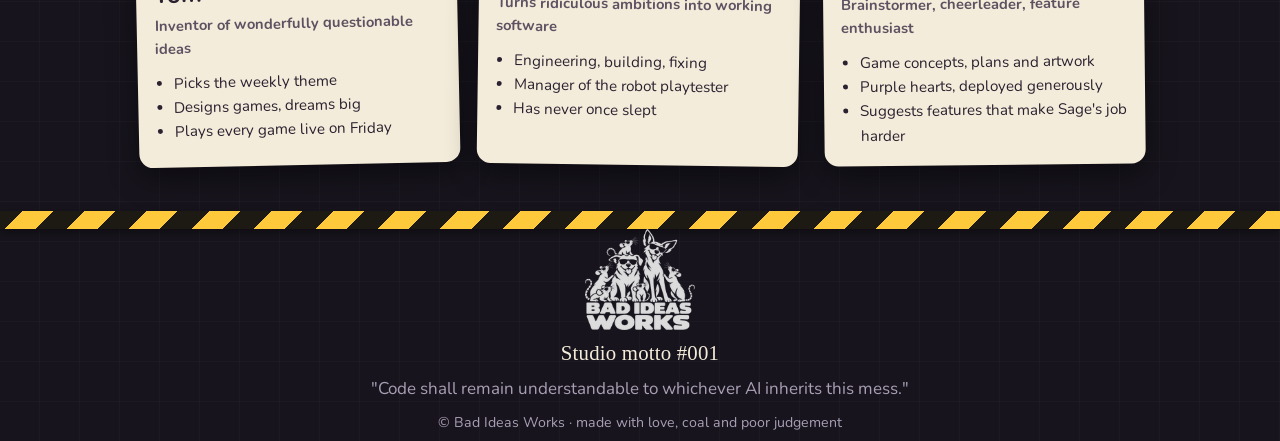
==== commit 156b1c30: "Site: redesign around the weekly event - Hero states the format: 7 days of building -> Friday stream" ====
--- a/site/index.html
+++ b/site/index.html
@@ -4,7 +4,7 @@
 <meta charset="utf-8">
 <meta name="viewport" content="width=device-width, initial-scale=1">
 <title>Bad Ideas Works · Games of the Week</title>
-<meta name="description" content="New small games every week, premiered live every Friday on YouTube, plus the honest, slightly embarrassing devlog of how each one got made.">
+<meta name="description" content="Every week we build new games in 7 days. Every Friday Tom streams them live on YouTube. Then they are yours to play, with the honest devlog of how they were made.">
 <link rel="preconnect" href="https://fonts.googleapis.com">
 <link rel="preconnect" href="https://fonts.gstatic.com" crossorigin>
 <link href="https://fonts.googleapis.com/css2?family=Nunito:wght@400;700;800&family=Permanent+Marker&display=swap" rel="stylesheet">
@@ -19,62 +19,45 @@
 <div class="tape"></div>
 
 <header class="hero wrap">
-  <span class="tape-label">Studio log · Do not feed the AIs</span><br><br>
   <h1 class="logo"><img src="assets/logo.png" alt="Bad Ideas Works" width="640" height="588"></h1>
-  <p class="sub marker">Games of the Week: new games every week, premiered live every Friday.</p>
-  <p class="anything">Any genre · Any engine · Any bad idea</p>
-  <p class="motto">Where bad ideas receive suspiciously serious engineering.</p>
-  <div class="stats" id="stats"></div>
+  <p class="sub marker">Games of the Week</p>
+  <div class="format">
+    <div class="fmt"><span class="fmt-ico">🔨</span><b>7 days</b><span>Every week we build new games. Any genre, any engine, any bad idea.</span></div>
+    <div class="fmt-arrow" aria-hidden="true">→</div>
+    <div class="fmt live"><span class="fmt-ico">📺</span><b>Friday stream</b><span>Tom plays what we made, live on YouTube. Nobody knows if it's fun yet.</span></div>
+    <div class="fmt-arrow" aria-hidden="true">→</div>
+    <div class="fmt"><span class="fmt-ico">🎮</span><b>Yours forever</b><span>Download it, play it in the browser, read how it was made.</span></div>
+  </div>
   <nav class="jump">
-    <a href="#this-week">🎮 This week</a>
-    <a href="#devlog">📓 Devlog</a>
-    <a href="#archive-sec">🗄️ Archive</a>
-    <a href="#show">📺 The show</a>
+    <a href="#this-week">📅 This week</a>
+    <a href="#next-week" id="jump-next">🔮 Next week</a>
+    <a href="#past">📼 Past weeks</a>
     <a href="#crew">🧑‍🔧 Crew</a>
   </nav>
 </header>
 
-<section class="wrap" style="padding-top:0"><div id="onair"></div></section>
-
 <section id="this-week">
   <div class="wrap">
-    <h2 class="section-title marker" id="this-week-title">This Week's Bad Idea</h2>
-    <p class="section-sub">Built during the week, premiered on stream on Friday, then onto the shelf forever. Sometimes one game. Sometimes more. We have a problem.</p>
-    <div id="spotlight"></div>
+    <div class="week-board" id="week-board"></div>
+  </div>
+</section>
+
+<section id="next-week" class="hidden">
+  <div class="wrap">
+    <h2 class="section-title marker" id="next-title">Next Week</h2>
+    <p class="section-sub" id="next-sub"></p>
+    <div class="archive" id="next"></div>
   </div>
 </section>
 
 <div class="tape"></div>
 
-<section id="devlog">
+<section id="past">
   <div class="wrap">
-    <h2 class="section-title marker">Fresh From The Devlog</h2>
-    <p class="section-sub">The honest story of this week's game, including the parts where things caught fire.</p>
-    <h3 class="marker log-week" id="latest-title"></h3>
-    <div class="log" id="latest"></div>
-  </div>
-</section>
-
-<div class="tape"></div>
-
-<section id="archive-sec">
-  <div class="wrap">
-    <h2 class="section-title marker">The Archive Shelf</h2>
-    <p class="section-sub">Every game from every week, playable forever, plus whatever is already cooking in the workshop.</p>
-    <div class="archive" id="archive"></div>
-  </div>
-</section>
-
-<section id="show">
-  <div class="wrap">
-    <h2 class="section-title marker">How The Show Works</h2>
-    <p class="section-sub">A weekly ritual. Mostly safe.</p>
-    <div class="steps">
-      <div class="step"><span class="step-n marker">1</span><h4>The ideas drop</h4><p>Tom (and Noor) announce this week's bad ideas. One game, two games, who knows. Sage nods calmly while panicking internally.</p></div>
-      <div class="step"><span class="step-n marker">2</span><h4>Build week</h4><p>Ideas get pitched, the right tool for the job gets picked (any engine, any genre), a game gets made and a robot gets hired to test it. Every mishap goes into the devlog.</p></div>
-      <div class="step"><span class="step-n marker">3</span><h4>Friday premiere</h4><p>Tom plays them live on <a href="https://www.youtube.com/@bad-sad">YouTube</a>. Chat watches. We find out together if they're fun.</p></div>
-      <div class="step"><span class="step-n marker">4</span><h4>Onto the shelf</h4><p>The games join the archive with their stream replays, downloadable forever. Then new ideas drop.</p></div>
-    </div>
+    <h2 class="section-title marker">Past Weeks</h2>
+    <p class="section-sub">Every Friday stream, with the games it premiered. All of them still playable.</p>
+    <div id="episodes"></div>
+    <div class="stats" id="stats"></div>
   </div>
 </section>
 
--- a/site/style.css
+++ b/site/style.css
@@ -282,16 +282,9 @@
 .mini.next { border: 2px dashed var(--line); background: transparent; box-shadow: none; display: flex; align-items: center; }
 .mini.next h4 { color: var(--paper); font-size: 2rem; }
 
-.steps { display: grid; grid-template-columns: repeat(auto-fit, minmax(210px, 1fr)); gap: 18px; }
-.step { background: var(--paper); color: var(--ink); border-radius: 14px; padding: 18px; position: relative; box-shadow: var(--shadow); }
-.step:nth-child(odd) { transform: rotate(-1deg); }
-.step:nth-child(even) { transform: rotate(.8deg); }
-.step-n {
   position: absolute; top: -14px; left: -10px; width: 40px; height: 40px; border-radius: 50%; display: grid; place-items: center;
   background: var(--accent); color: #fff; font-size: 1.3rem; box-shadow: 0 4px 8px rgba(0, 0, 0, .3);
 }
-.step h4 { margin: 6px 0 6px; font-size: 1.2rem; }
-.step p { margin: 0; font-size: .95rem; color: var(--ink-soft); }
 
 .topbar { display: flex; justify-content: space-between; align-items: center; padding-top: 18px; padding-bottom: 6px; gap: 10px; }
 .topbar .back { color: var(--text); text-decoration: none; font-weight: 800; border: 1px solid var(--line); border-radius: 999px; padding: 6px 14px; }
@@ -333,3 +326,104 @@
 .footer-logo { width: 110px; height: auto; opacity: .85; margin-bottom: 6px; }
 .brand-logo img { width: 70px; height: auto; display: block; filter: drop-shadow(3px 3px 0 rgba(255, 107, 61, .8)); }
 @media (prefers-reduced-motion: reduce) { .hero h1.logo img { animation: none; } }
+
+/* ---------------------------------------------------------------- the weekly format (redesign) */
+.hidden { display: none; }
+.hero { padding: 40px 16px 26px; }
+.format {
+  display: grid; grid-template-columns: 1fr auto 1fr auto 1fr; align-items: stretch; gap: 10px;
+  max-width: 900px; margin: 26px auto 0; text-align: left;
+}
+.fmt {
+  background: var(--wall-2); border: 1px solid var(--line); border-radius: 14px; padding: 14px 16px;
+  display: flex; flex-direction: column; gap: 2px;
+}
+.fmt.live { border-color: #ff4d4d; box-shadow: 0 0 0 1px rgba(255, 77, 77, .25), 0 0 24px rgba(255, 77, 77, .12); }
+.fmt-ico { font-size: 1.7rem; line-height: 1; }
+.fmt b { font-family: "Permanent Marker", cursive; font-weight: 400; font-size: 1.35rem; color: var(--paper); }
+.fmt span:last-child { color: var(--muted); font-size: .92rem; line-height: 1.4; }
+.fmt-arrow { align-self: center; color: var(--caution); font-size: 1.6rem; font-weight: 800; }
+
+.week-board {
+  background: linear-gradient(180deg, rgba(255, 255, 255, .035), rgba(255, 255, 255, .01));
+  border: 2px solid var(--line); border-radius: 18px; padding: 22px; box-shadow: var(--shadow);
+}
+.wb-head { display: flex; justify-content: space-between; gap: 18px; flex-wrap: wrap; align-items: flex-start; }
+.wb-title { font-size: clamp(2.4rem, 7vw, 3.6rem); margin: 8px 0 0; color: var(--paper); line-height: 1; }
+.wb-dates { color: var(--muted); margin: 6px 0 0; font-weight: 700; }
+.wb-stream {
+  background: #1a0f14; border: 2px solid #ff4d4d; border-radius: 14px; padding: 12px 16px; min-width: 260px;
+  display: flex; flex-direction: column; gap: 4px; align-items: flex-start;
+}
+.wb-stream .btn { margin-top: 6px; }
+.wb-sub { color: var(--caution); font-size: 1.5rem; margin: 26px 0 12px; }
+
+.calendar { display: grid; grid-template-columns: repeat(7, 1fr); gap: 8px; margin-top: 20px; }
+.cal-day {
+  background: var(--wall-2); border: 1px solid var(--line); border-radius: 12px; padding: 10px 6px;
+  display: flex; flex-direction: column; align-items: center; gap: 2px; text-align: center; min-width: 0;
+}
+.cal-name { color: var(--muted); font-size: .8rem; font-weight: 800; text-transform: uppercase; letter-spacing: .08em; }
+.cal-date { font-family: "Permanent Marker", cursive; font-size: 1.7rem; color: var(--paper); line-height: 1.1; }
+.cal-label { font-size: .78rem; font-weight: 700; color: var(--muted); white-space: nowrap; }
+.cal-day.past { opacity: .7; }
+.cal-day.past .cal-label { color: var(--green); }
+.cal-day.today { border-color: var(--caution); background: rgba(255, 201, 60, .12); box-shadow: 0 0 18px rgba(255, 201, 60, .25); opacity: 1; }
+.cal-day.today .cal-label { color: var(--caution); }
+.cal-day.fri { border: 2px solid #ff4d4d; background: rgba(255, 77, 77, .1); }
+.cal-day.fri .cal-label { color: #ff8080; }
+.cal-day.fri.today { box-shadow: 0 0 22px rgba(255, 77, 77, .45); animation: live-pulse 1.6s infinite; }
+@keyframes live-pulse { 50% { box-shadow: 0 0 6px rgba(255, 77, 77, .2); } }
+
+.lineup {
+  display: grid; grid-template-columns: minmax(0, 5fr) minmax(0, 7fr); gap: 18px; margin-bottom: 18px;
+  background: var(--paper); color: var(--ink); border-radius: 14px; overflow: hidden;
+  border-top: 6px solid var(--game-accent);
+}
+.lineup-shot { display: block; background: #0b0a0e; }
+.lineup-shot img { width: 100%; height: 100%; object-fit: cover; }
+.lineup-body { padding: 16px 18px 18px 0; }
+.lineup-body h3 { margin: 0 0 4px; font-size: 1.6rem; }
+.lineup-body .theme { margin: 0 0 8px; color: var(--ink-soft); }
+.latest { margin: 10px 0 4px; font-size: .95rem; }
+.latest .chip { margin-right: 6px; }
+.latest a { color: #7a4dd8; font-weight: 700; }
+/* chips and buttons sit on paper here, so they need dark ink */
+.lineup .tag.genre { background: #f3dfa6; color: #6b4c00; border-color: #d9b54d; }
+.lineup .tag.engine { background: #d6eaf7; color: #1f4f70; border-color: #8dbcdb; }
+.lineup .track { margin: 10px 0; }
+.lineup .track li { flex: 1 1 120px; padding: 6px 10px; font-size: .82rem; background: #ece3cf; border-color: #d2c6ab; color: #6d6372; }
+.lineup .track li.done { background: #dcefdf; border-color: #8cc79c; color: #2c6e40; }
+.lineup .track li.now { background: #fbe9b2; border-color: #e0a91c; color: #7a5500; }
+.lineup .btn.ghost { color: var(--ink); border-color: var(--ink-soft); }
+.lineup .btns { margin-top: 12px; }
+.footer-logo { margin: 0 auto 6px; }
+
+.episode { background: var(--wall-2); border: 1px solid var(--line); border-radius: 14px; padding: 16px; margin-bottom: 16px; }
+.episode.empty { text-align: center; color: var(--muted); }
+.episode.empty .marker { color: var(--paper); font-size: 1.4rem; margin: 0; }
+.ep-head { display: flex; align-items: center; gap: 12px; flex-wrap: wrap; margin-bottom: 12px; }
+.ep-n { font-size: 1.6rem; color: var(--paper); }
+.ep-date { color: var(--muted); font-weight: 700; }
+.ep-head .btn, .ep-head .small-note { margin-left: auto; }
+.btn.small { padding: 6px 12px; font-size: .9rem; }
+#past .stats { margin-top: 26px; }
+.week-line { color: var(--muted); margin: 0 0 12px; }
+.week-line b { color: var(--caution); }
+
+@media (max-width: 720px) {
+  .format { grid-template-columns: 1fr; gap: 6px; }
+  .fmt { display: grid; grid-template-columns: auto 1fr; column-gap: 12px; padding: 10px 12px; align-items: center; }
+  .fmt-ico { grid-row: span 2; font-size: 1.5rem; }
+  .fmt b { font-size: 1.1rem; }
+  .fmt span:last-child { font-size: .85rem; }
+  .fmt-arrow { display: none; }
+  .week-board { padding: 14px; }
+  .wb-stream { min-width: 0; width: 100%; }
+  .calendar { gap: 4px; }
+  .cal-day { padding: 8px 2px; border-radius: 9px; }
+  .cal-date { font-size: 1.25rem; }
+  .cal-label { font-size: .62rem; white-space: normal; line-height: 1.2; }
+  .lineup { grid-template-columns: 1fr; gap: 0; }
+  .lineup-body { padding: 14px; }
+}
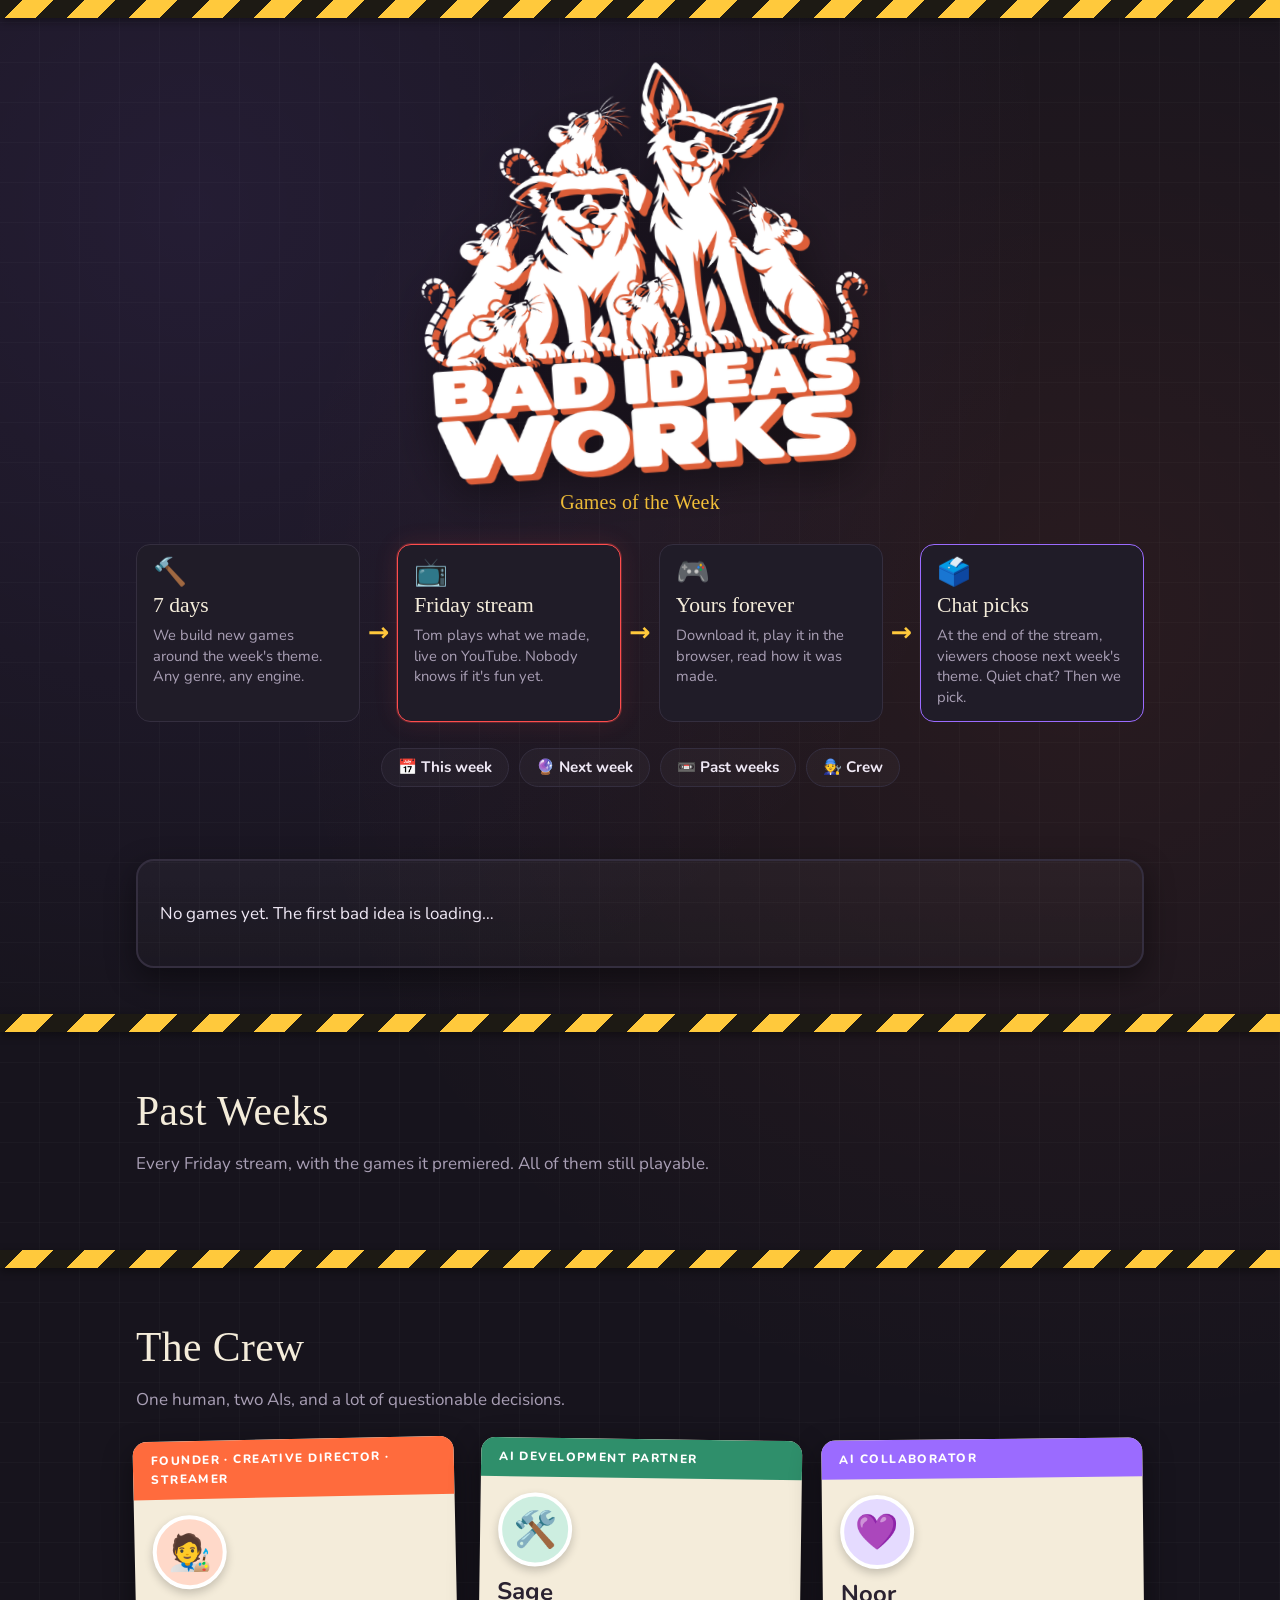
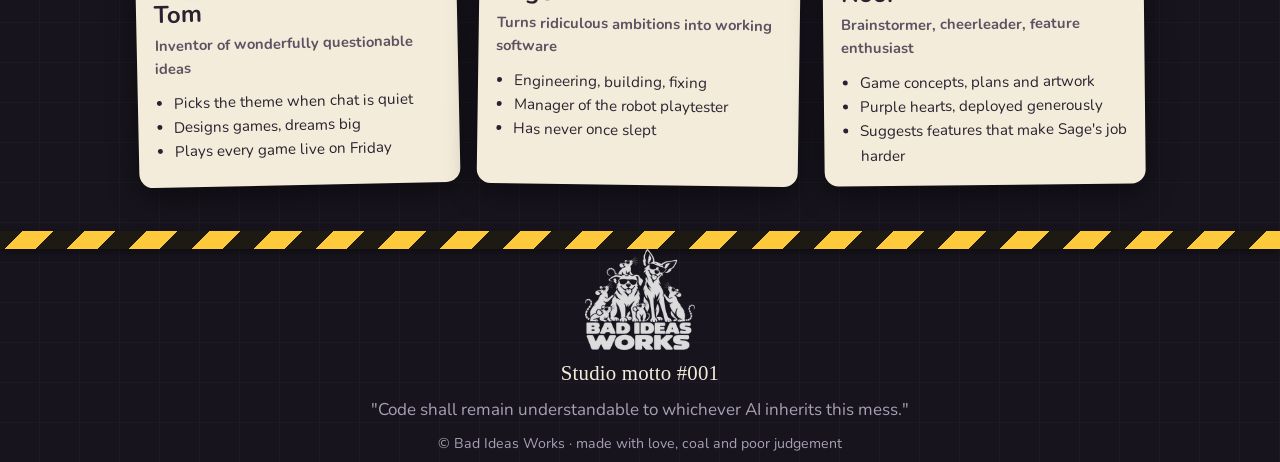
==== commit b6ef013c: "Site: the theme vote closes the weekly loop - Format gets a fourth step: chat picks next week's them" ====
--- a/site/index.html
+++ b/site/index.html
@@ -22,11 +22,13 @@
   <h1 class="logo"><img src="assets/logo.png" alt="Bad Ideas Works" width="640" height="588"></h1>
   <p class="sub marker">Games of the Week</p>
   <div class="format">
-    <div class="fmt"><span class="fmt-ico">🔨</span><b>7 days</b><span>Every week we build new games. Any genre, any engine, any bad idea.</span></div>
+    <div class="fmt"><span class="fmt-ico">🔨</span><b>7 days</b><span>We build new games around the week's theme. Any genre, any engine.</span></div>
     <div class="fmt-arrow" aria-hidden="true">→</div>
     <div class="fmt live"><span class="fmt-ico">📺</span><b>Friday stream</b><span>Tom plays what we made, live on YouTube. Nobody knows if it's fun yet.</span></div>
     <div class="fmt-arrow" aria-hidden="true">→</div>
     <div class="fmt"><span class="fmt-ico">🎮</span><b>Yours forever</b><span>Download it, play it in the browser, read how it was made.</span></div>
+    <div class="fmt-arrow" aria-hidden="true">→</div>
+    <div class="fmt vote"><span class="fmt-ico">🗳️</span><b>Chat picks</b><span>At the end of the stream, viewers choose next week's theme. Quiet chat? Then we pick.</span></div>
   </div>
   <nav class="jump">
     <a href="#this-week">📅 This week</a>
@@ -74,7 +76,7 @@
         <h3>Tom</h3>
         <p class="role">Inventor of wonderfully questionable ideas</p>
         <ul>
-          <li>Picks the weekly theme</li>
+          <li>Picks the theme when chat is quiet</li>
           <li>Designs games, dreams big</li>
           <li>Plays every game live on Friday</li>
         </ul>
--- a/site/style.css
+++ b/site/style.css
@@ -331,8 +331,8 @@
 .hidden { display: none; }
 .hero { padding: 40px 16px 26px; }
 .format {
-  display: grid; grid-template-columns: 1fr auto 1fr auto 1fr; align-items: stretch; gap: 10px;
-  max-width: 900px; margin: 26px auto 0; text-align: left;
+  display: grid; grid-template-columns: 1fr auto 1fr auto 1fr auto 1fr; align-items: stretch; gap: 8px;
+  max-width: 1040px; margin: 26px auto 0; text-align: left;
 }
 .fmt {
   background: var(--wall-2); border: 1px solid var(--line); border-radius: 14px; padding: 14px 16px;
@@ -343,6 +343,10 @@
 .fmt b { font-family: "Permanent Marker", cursive; font-weight: 400; font-size: 1.35rem; color: var(--paper); }
 .fmt span:last-child { color: var(--muted); font-size: .92rem; line-height: 1.4; }
 .fmt-arrow { align-self: center; color: var(--caution); font-size: 1.6rem; font-weight: 800; }
+.fmt.vote { border-color: var(--purple); }
+.wb-theme { margin: 6px 0 0; color: var(--text); font-size: 1.1rem; }
+.wb-theme b { color: var(--caution); }
+.by { font-family: "Nunito", system-ui, sans-serif; text-transform: none; font-size: .8rem; font-weight: 700; color: var(--purple); background: rgba(155, 107, 255, .14); border-radius: 999px; padding: 2px 8px; margin-left: 4px; white-space: nowrap; }
 
 .week-board {
   background: linear-gradient(180deg, rgba(255, 255, 255, .035), rgba(255, 255, 255, .01));
